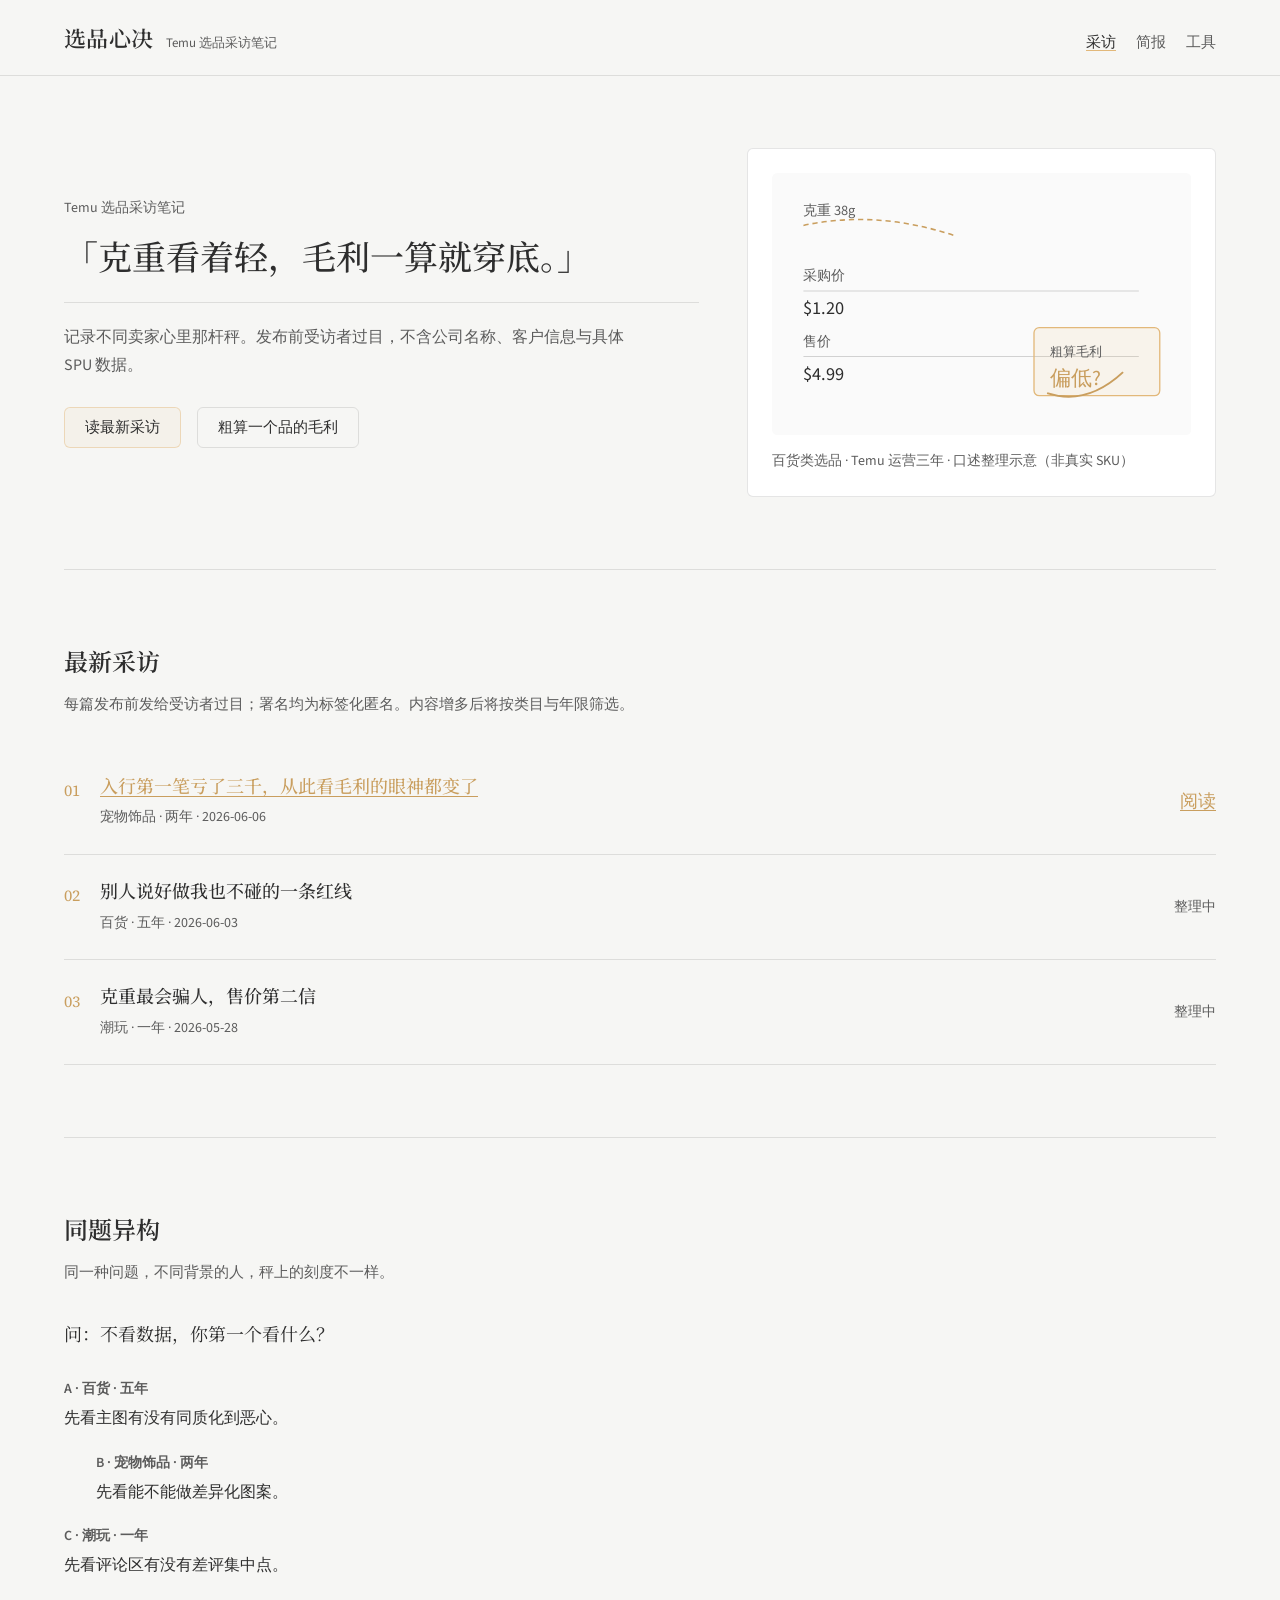
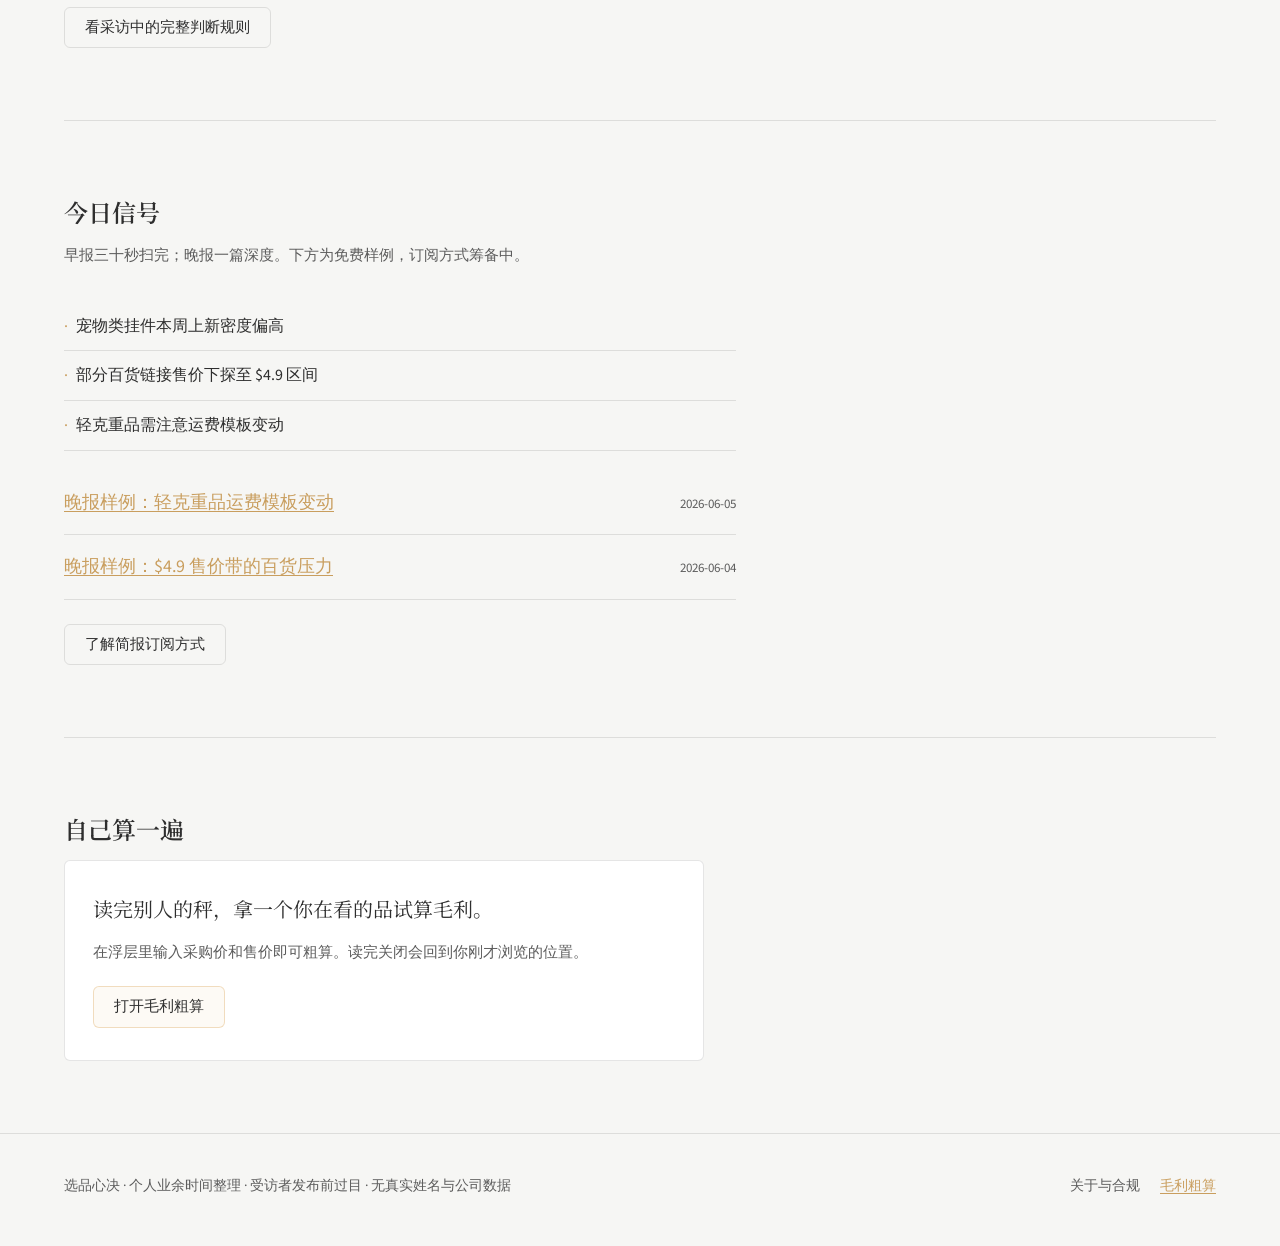
==== index.html @ ecc88588 "init: 选品心决独立公开站 Co-authored-by: Cursor <cursoragent@cursor.com>" ====
<!DOCTYPE html>
<html lang="zh-CN">
<head>
    <meta charset="UTF-8">
    <meta name="viewport" content="width=device-width, initial-scale=1.0">
    <title>选品心决 · Temu 选品采访笔记</title>
    <meta name="description" content="记录 Temu 卖家心里那杆秤：采访口述、同题异构、可带走的判断清单。">
    <link rel="stylesheet" href="assets/tokens.css">
    <link rel="stylesheet" href="assets/base.css">
</head>
<body>
    <div class="read-progress" aria-hidden="true"></div>

    <header class="site-header">
        <div class="shell site-header__inner">
            <a class="site-brand" href="index.html">选品心决<span>Temu 选品采访笔记</span></a>
            <nav aria-label="主导航">
                <ul class="site-nav">
                    <li><a href="#latest" aria-current="page">采访</a></li>
                    <li><a href="#signals">简报</a></li>
                    <li><a href="#read/calculator" data-reader-open="calculator">工具</a></li>
                </ul>
            </nav>
        </div>
    </header>

    <main>
        <section class="shell hero-split reveal" aria-labelledby="hero-title">
            <div class="hero-copy">
                <p class="hero-eyebrow" id="hero-title">Temu 选品采访笔记</p>
                <blockquote class="hero-quote">
                    「克重看着轻，毛利一算就穿底。」
                </blockquote>
                <p class="hero-lead">
                    记录不同卖家心里那杆秤。发布前受访者过目，不含公司名称、客户信息与具体 SPU 数据。
                </p>
                <div class="hero-actions">
                    <button type="button" class="btn btn--primary" data-reader-open="interview-01">读最新采访</button>
                    <button type="button" class="btn" data-reader-open="calculator">粗算一个品的毛利</button>
                </div>
            </div>
            <figure class="hero-visual">
                <svg viewBox="0 0 320 200" width="100%" height="auto" role="img" aria-labelledby="annot-title annot-desc">
                    <title id="annot-title">选品手稿标注示意</title>
                    <desc id="annot-desc">示意克重、采购价与毛利之间的手算关系，非真实商品数据。</desc>
                    <rect width="320" height="200" fill="#fafafa" rx="4"/>
                    <path d="M24 40 Q80 28 140 48" fill="none" stroke="#c99e5e" stroke-width="1.2" stroke-dasharray="4 3"/>
                    <text x="24" y="32" font-family="Source Sans 3, sans-serif" font-size="11" fill="#5c5c5c">克重 38g</text>
                    <path d="M24 90 L280 90" fill="none" stroke="#2e2e2e" stroke-width="0.8" opacity="0.2"/>
                    <text x="24" y="82" font-family="Source Sans 3, sans-serif" font-size="11" fill="#5c5c5c">采购价</text>
                    <text x="24" y="108" font-family="Source Serif 4, serif" font-size="14" fill="#2e2e2e">$1.20</text>
                    <path d="M24 140 L280 140" fill="none" stroke="#2e2e2e" stroke-width="0.8" opacity="0.2"/>
                    <text x="24" y="132" font-family="Source Sans 3, sans-serif" font-size="11" fill="#5c5c5c">售价</text>
                    <text x="24" y="158" font-family="Source Serif 4, serif" font-size="14" fill="#2e2e2e">$4.99</text>
                    <rect x="200" y="118" width="96" height="52" fill="rgba(226,184,122,0.12)" stroke="#e2b87a" stroke-width="1" rx="4"/>
                    <text x="212" y="140" font-family="Source Sans 3, sans-serif" font-size="10" fill="#5c5c5c">粗算毛利</text>
                    <text x="212" y="162" font-family="Source Serif 4, serif" font-size="16" fill="#c99e5e">偏低?</text>
                    <path d="M210 168 Q240 178 268 152" fill="none" stroke="#c99e5e" stroke-width="1.5"/>
                </svg>
                <figcaption>百货类选品 · Temu 运营三年 · 口述整理示意（非真实 SKU）</figcaption>
            </figure>
        </section>

        <section class="shell section reveal" id="latest" aria-labelledby="latest-title">
            <h2 class="section__title" id="latest-title">最新采访</h2>
            <p class="section__desc">每篇发布前发给受访者过目；署名均为标签化匿名。内容增多后将按类目与年限筛选。</p>
            <ol class="article-list" id="interview-list">
                <li class="article-list__item" data-reader-row="interview-01">
                    <div>
                        <h3 class="article-list__title">
                            <button type="button" class="reader-inline-link" style="font-family:var(--font-display);font-size:1.125rem;text-align:left;" data-reader-open="interview-01">入行第一笔亏了三千，从此看毛利的眼神都变了</button>
                        </h3>
                        <p class="article-list__meta">宠物饰品 · 两年 · 2026-06-06</p>
                    </div>
                    <button type="button" class="article-list__link reader-inline-link" data-reader-open="interview-01">阅读</button>
                </li>
                <li class="article-list__item" data-reader-row="interview-02">
                    <div>
                        <h3 class="article-list__title">别人说好做我也不碰的一条红线</h3>
                        <p class="article-list__meta">百货 · 五年 · 2026-06-03</p>
                    </div>
                    <span class="article-list__link article-list__link--soon">整理中</span>
                </li>
                <li class="article-list__item" data-reader-row="interview-03">
                    <div>
                        <h3 class="article-list__title">克重最会骗人，售价第二信</h3>
                        <p class="article-list__meta">潮玩 · 一年 · 2026-05-28</p>
                    </div>
                    <span class="article-list__link article-list__link--soon">整理中</span>
                </li>
            </ol>
        </section>

        <section class="shell section reveal" aria-labelledby="contrast-title">
            <h2 class="section__title" id="contrast-title">同题异构</h2>
            <p class="section__desc">同一种问题，不同背景的人，秤上的刻度不一样。</p>
            <div class="contrast-block read">
                <p class="contrast-block__question">问：不看数据，你第一个看什么？</p>
                <ul class="contrast-voices">
                    <li>
                        <strong>A · 百货 · 五年</strong>
                        先看主图有没有同质化到恶心。
                    </li>
                    <li>
                        <strong>B · 宠物饰品 · 两年</strong>
                        先看能不能做差异化图案。
                    </li>
                    <li>
                        <strong>C · 潮玩 · 一年</strong>
                        先看评论区有没有差评集中点。
                    </li>
                </ul>
                <p style="margin-top:1.75rem;">
                    <button type="button" class="btn" data-reader-open="interview-01" data-reader-hash="rules">看采访中的完整判断规则</button>
                </p>
            </div>
        </section>

        <section class="shell section reveal" id="signals" aria-labelledby="signals-title">
            <h2 class="section__title" id="signals-title">今日信号</h2>
            <p class="section__desc">早报三十秒扫完；晚报一篇深度。下方为免费样例，订阅方式筹备中。</p>
            <ul class="signal-list read">
                <li>宠物类挂件本周上新密度偏高</li>
                <li>部分百货链接售价下探至 $4.9 区间</li>
                <li>轻克重品需注意运费模板变动</li>
            </ul>
            <ul class="brief-list read">
                <li class="brief-list__item" data-reader-row="brief-01">
                    <button type="button" class="reader-inline-link" data-reader-open="brief-01">晚报样例：轻克重品运费模板变动</button>
                    <span class="brief-list__meta">2026-06-05</span>
                </li>
                <li class="brief-list__item" data-reader-row="brief-02">
                    <button type="button" class="reader-inline-link" data-reader-open="brief-02">晚报样例：$4.9 售价带的百货压力</button>
                    <span class="brief-list__meta">2026-06-04</span>
                </li>
            </ul>
            <p style="margin-top:1.5rem;">
                <a class="btn" href="about.html#brief">了解简报订阅方式</a>
            </p>
        </section>

        <section class="shell section reveal" id="calc" aria-labelledby="calc-title">
            <h2 class="section__title" id="calc-title">自己算一遍</h2>
            <div class="cta-band">
                <p class="cta-band__title">读完别人的秤，拿一个你在看的品试算毛利。</p>
                <p class="cta-band__text">
                    在浮层里输入采购价和售价即可粗算。读完关闭会回到你刚才浏览的位置。
                </p>
                <button type="button" class="btn btn--primary" data-reader-open="calculator">打开毛利粗算</button>
            </div>
        </section>
    </main>

    <footer class="site-footer">
        <div class="shell site-footer__inner">
            <p>选品心决 · 个人业余时间整理 · 受访者发布前过目 · 无真实姓名与公司数据</p>
            <nav aria-label="页脚">
                <a href="about.html">关于与合规</a>
                <button type="button" class="reader-inline-link" data-reader-open="calculator">毛利粗算</button>
            </nav>
        </div>
    </footer>

    <div id="reader" class="reader" aria-hidden="true" hidden role="dialog" aria-modal="true" aria-label="阅读面板">
        <div class="reader__backdrop" aria-hidden="true"></div>
        <p class="reader__backdrop-hint" hidden>再点暗处关闭</p>
        <div class="reader__frame">
            <button type="button" class="reader__back" aria-label="返回首页">← 返回</button>
            <div class="reader__panel">
                <div class="reader__progress" aria-hidden="true"></div>
                <div class="reader__scroll" tabindex="-1">
                    <div class="reader__content"></div>
                </div>
            </div>
        </div>
    </div>

    <script src="assets/site.js" defer></script>
    <script src="assets/reader.js" defer></script>
</body>
</html>
---- assets/tokens.css ----
/* 选品心决 · 独立内容站，金色仅作品牌点缀 */
:root {
    --bg: #f6f6f4;
    --surface: #ffffff;
    --ink: #2e2e2e;
    --ink-muted: #5c5c5c;
    --gold: #e2b87a;
    --gold-dark: #c99e5e;
    --gold-bg: rgba(226, 184, 122, 0.08);
    --border: rgba(46, 46, 46, 0.12);
    --border-gold: rgba(226, 184, 122, 0.45);
    --font-display: "Source Serif 4", "Noto Serif SC", "Songti SC", serif;
    --font-ui: "Source Sans 3", "PingFang SC", "Microsoft YaHei", sans-serif;
    --read-max: 42rem;
    --shell-max: 72rem;
    --space-section: clamp(3rem, 6vw, 4.5rem);
    --radius: 6px;
    --ease-out: cubic-bezier(0.22, 1, 0.36, 1);
    --motion-fast: 200ms;
}

@media (prefers-reduced-motion: reduce) {
    :root { --motion-fast: 0ms; }
}
---- assets/base.css ----
@import url("https://fonts.googleapis.com/css2?family=Noto+Serif+SC:wght@500;600&family=Source+Sans+3:wght@400;500;600&family=Source+Serif+4:opsz,wght@8..60,500;8..60,600&display=swap");

*, *::before, *::after { box-sizing: border-box; margin: 0; padding: 0; }

html {
    scroll-behavior: smooth;
    -webkit-text-size-adjust: 100%;
}

body {
    font-family: var(--font-ui);
    font-size: 1.125rem;
    line-height: 1.75;
    color: var(--ink);
    background: var(--bg);
    -webkit-font-smoothing: antialiased;
}

img, svg { display: block; max-width: 100%; }

a {
    color: var(--ink);
    text-decoration-thickness: 1px;
    text-underline-offset: 3px;
    transition: color var(--motion-fast) var(--ease-out);
}

a:hover { color: var(--gold-dark); }

a:focus-visible,
button:focus-visible,
input:focus-visible {
    outline: 2px solid var(--gold);
    outline-offset: 3px;
}

.shell {
    width: min(100% - 2.5rem, var(--shell-max));
    margin-inline: auto;
}

.read {
    max-width: var(--read-max);
}

.site-header {
    padding: 1.25rem 0 1rem;
    border-bottom: 1px solid var(--border);
}

.site-header__inner {
    display: flex;
    flex-wrap: wrap;
    align-items: baseline;
    justify-content: space-between;
    gap: 1rem 2rem;
}

.site-brand {
    font-family: var(--font-display);
    font-size: 1.375rem;
    font-weight: 600;
    letter-spacing: 0.02em;
    text-decoration: none;
    color: var(--ink);
}

.site-brand:hover { color: var(--ink); }

.site-brand span {
    font-family: var(--font-ui);
    font-size: 0.8125rem;
    font-weight: 400;
    color: var(--ink-muted);
    margin-left: 0.75rem;
    letter-spacing: 0;
}

.site-nav {
    display: flex;
    flex-wrap: wrap;
    gap: 0.25rem 1.25rem;
    list-style: none;
    font-size: 0.9375rem;
}

.site-nav a {
    text-decoration: none;
    color: var(--ink-muted);
}

.site-nav a:hover,
.site-nav a[aria-current="page"] {
    color: var(--ink);
    text-decoration: underline;
    text-decoration-color: var(--gold);
}

.read-progress {
    position: fixed;
    top: 0;
    left: 0;
    height: 2px;
    width: 0;
    background: var(--gold);
    z-index: 100;
    pointer-events: none;
}

.hero-split {
    display: grid;
    grid-template-columns: 1fr;
    gap: 2.5rem;
    padding-block: var(--space-section);
    align-items: center;
}

@media (min-width: 768px) {
    .hero-split {
        grid-template-columns: 1.15fr 0.85fr;
        gap: 3rem;
    }
}

.hero-eyebrow {
    font-size: 0.875rem;
    color: var(--ink-muted);
    margin-bottom: 1rem;
}

.hero-quote {
    font-family: var(--font-display);
    font-size: clamp(1.5rem, 3.5vw, 2.125rem);
    font-weight: 500;
    line-height: 1.35;
    text-wrap: balance;
    padding-bottom: 1.25rem;
    margin-bottom: 1.25rem;
    border-bottom: 1px solid var(--border);
}

.hero-lead {
    color: var(--ink-muted);
    font-size: 1rem;
    margin-bottom: 1.75rem;
    max-width: 36rem;
}

.hero-actions {
    display: flex;
    flex-wrap: wrap;
    gap: 0.75rem 1rem;
}

.hero-visual {
    background: var(--surface);
    border: 1px solid var(--border);
    border-radius: var(--radius);
    padding: 1.5rem;
}

.hero-visual figcaption {
    margin-top: 1rem;
    font-size: 0.875rem;
    color: var(--ink-muted);
    line-height: 1.5;
}

.btn {
    display: inline-flex;
    align-items: center;
    justify-content: center;
    padding: 0.625rem 1.25rem;
    font-family: var(--font-ui);
    font-size: 0.9375rem;
    font-weight: 500;
    line-height: 1.3;
    border-radius: var(--radius);
    border: 1px solid var(--border);
    background: transparent;
    color: var(--ink);
    text-decoration: none;
    cursor: pointer;
    appearance: none;
    transition: border-color var(--motion-fast) var(--ease-out),
                color var(--motion-fast) var(--ease-out),
                background var(--motion-fast) var(--ease-out);
}

.btn:hover {
    border-color: var(--ink-muted);
    color: var(--ink);
}

.btn--primary {
    border-color: var(--border-gold);
    color: var(--ink);
    background: var(--gold-bg);
}

.btn--primary:hover {
    border-color: var(--gold);
    background: rgba(226, 184, 122, 0.14);
}

.section {
    padding-block: var(--space-section);
    border-top: 1px solid var(--border);
}

.section__title {
    font-family: var(--font-display);
    font-size: 1.5rem;
    font-weight: 600;
    margin-bottom: 0.5rem;
}

.section__desc {
    font-size: 0.9375rem;
    color: var(--ink-muted);
    margin-bottom: 2rem;
    max-width: 36rem;
}

.article-list {
    list-style: none;
    counter-reset: article;
}

.article-list__item {
    counter-increment: article;
    padding-block: 1.5rem;
    border-bottom: 1px solid var(--border);
    display: grid;
    grid-template-columns: auto 1fr auto;
    gap: 1rem 1.25rem;
    align-items: start;
}

@media (max-width: 540px) {
    .article-list__item {
        grid-template-columns: auto 1fr;
    }
    .article-list__link {
        grid-column: 2;
    }
}

.article-list__item::before {
    content: counter(article, decimal-leading-zero);
    font-family: var(--font-display);
    font-size: 1rem;
    color: var(--gold-dark);
    padding-top: 0.15rem;
}

.article-list__title {
    font-family: var(--font-display);
    font-size: 1.125rem;
    font-weight: 500;
    line-height: 1.45;
    margin-bottom: 0.35rem;
}

.article-list__title a {
    text-decoration: none;
    color: var(--ink);
}

.article-list__title a:hover {
    color: var(--gold-dark);
    text-decoration: underline;
    text-decoration-color: var(--gold);
}

.article-list__meta {
    font-size: 0.875rem;
    color: var(--ink-muted);
}

.article-list__link {
    font-size: 0.875rem;
    text-decoration: none;
    white-space: nowrap;
    align-self: center;
}

.article-list__link--soon {
    color: var(--ink-muted);
    cursor: default;
    pointer-events: none;
}

.contrast-block__question {
    font-family: var(--font-display);
    font-size: 1.125rem;
    margin-bottom: 1.75rem;
}

.contrast-voices {
    list-style: none;
    display: flex;
    flex-direction: column;
    gap: 1.25rem;
}

.contrast-voices li {
    font-size: 1rem;
    line-height: 1.65;
    max-width: 38rem;
}

.contrast-voices li:nth-child(2) {
    margin-inline-start: 2rem;
}

.contrast-voices strong {
    font-weight: 600;
    color: var(--ink-muted);
    font-size: 0.875rem;
    display: block;
    margin-bottom: 0.25rem;
}

.signal-list {
    list-style: none;
    font-size: 1rem;
}

.signal-list li {
    padding: 0.65rem 0;
    border-bottom: 1px solid var(--border);
    color: var(--ink);
}

.signal-list li::before {
    content: "·";
    color: var(--gold-dark);
    margin-right: 0.5rem;
}

.cta-band {
    background: var(--surface);
    border: 1px solid var(--border);
    border-radius: var(--radius);
    padding: 2rem 1.75rem;
    max-width: 40rem;
}

.cta-band__title {
    font-family: var(--font-display);
    font-size: 1.25rem;
    margin-bottom: 0.75rem;
}

.cta-band__text {
    font-size: 0.9375rem;
    color: var(--ink-muted);
    margin-bottom: 1.25rem;
}

.site-footer {
    padding: 2.5rem 0 3rem;
    border-top: 1px solid var(--border);
    font-size: 0.875rem;
    color: var(--ink-muted);
}

.site-footer__inner {
    display: flex;
    flex-wrap: wrap;
    justify-content: space-between;
    gap: 1rem 2rem;
}

.site-footer nav {
    display: flex;
    gap: 1.25rem;
}

.site-footer a {
    color: var(--ink-muted);
    text-decoration: none;
}

.site-footer a:hover {
    color: var(--ink);
    text-decoration: underline;
}

.article-header {
    padding-block: var(--space-section) 2rem;
    border-bottom: 1px solid var(--border);
}

.article-back {
    font-size: 0.875rem;
    color: var(--ink-muted);
    text-decoration: none;
    display: inline-block;
    margin-bottom: 2rem;
}

.article-back:hover { color: var(--ink); }

.article-quote {
    font-family: var(--font-display);
    font-size: clamp(1.375rem, 3vw, 1.875rem);
    line-height: 1.4;
    text-wrap: balance;
    padding-bottom: 1.25rem;
    margin-bottom: 1rem;
    border-bottom: 1px solid var(--border);
}

.article-meta {
    font-size: 0.875rem;
    color: var(--ink-muted);
}

.article-body {
    padding-block: 2.5rem;
}

.article-body h2 {
    font-family: var(--font-display);
    font-size: 1.25rem;
    margin: 2rem 0 0.75rem;
}

.article-body p {
    margin-bottom: 1.25rem;
}

.article-body .speaker {
    font-weight: 600;
    color: var(--ink-muted);
    font-size: 0.875rem;
    margin-top: 1.5rem;
}

.checklist {
    list-style: none;
    margin: 1.5rem 0 2rem;
    padding: 1.25rem 1.5rem;
    background: var(--surface);
    border: 1px solid var(--border);
    border-radius: var(--radius);
}

.checklist li {
    padding: 0.4rem 0;
    font-size: 0.9375rem;
}

.checklist input {
    margin-right: 0.5rem;
    accent-color: var(--gold-dark);
}

.calc-form {
    display: grid;
    gap: 1rem;
    max-width: 22rem;
    margin-bottom: 1.5rem;
}

.calc-form label {
    display: grid;
    gap: 0.35rem;
    font-size: 0.875rem;
    color: var(--ink-muted);
}

.calc-form input {
    font-family: var(--font-ui);
    font-size: 1rem;
    padding: 0.5rem 0.75rem;
    border: 1px solid var(--border);
    border-radius: var(--radius);
    background: var(--surface);
    color: var(--ink);
}

.calc-result {
    font-family: var(--font-display);
    font-size: 1.375rem;
    padding: 1rem 0;
}

.calc-result small {
    display: block;
    font-family: var(--font-ui);
    font-size: 0.875rem;
    color: var(--ink-muted);
    margin-top: 0.35rem;
}

.reveal {
    opacity: 0;
    transform: translateY(8px);
}

.reveal.is-visible {
    opacity: 1;
    transform: none;
    transition: opacity var(--motion-fast) var(--ease-out),
                transform var(--motion-fast) var(--ease-out);
}

@media (prefers-reduced-motion: reduce) {
    .reveal {
        opacity: 1;
        transform: none;
    }
    .reveal.is-visible { transition: none; }
}

/* ── 统一阅读浮层 Reader ── */
body.reader-open {
    overflow: hidden;
}

.reader[hidden] {
    display: none !important;
}

.reader {
    position: fixed;
    inset: 0;
    z-index: 200;
    display: flex;
    align-items: stretch;
    justify-content: center;
}

.reader__backdrop {
    position: absolute;
    inset: 0;
    background: rgba(46, 46, 46, 0.38);
    backdrop-filter: blur(8px);
    -webkit-backdrop-filter: blur(8px);
}

@supports not ((backdrop-filter: blur(1px)) or (-webkit-backdrop-filter: blur(1px))) {
    .reader__backdrop {
        background: rgba(46, 46, 46, 0.52);
    }
}

.reader__frame {
    position: relative;
    z-index: 1;
    display: flex;
    align-items: stretch;
    width: min(100%, 52rem);
    margin: clamp(1rem, 3vh, 2rem);
    gap: 0.75rem;
    pointer-events: none;
}

.reader__back {
    pointer-events: auto;
    align-self: flex-start;
    position: sticky;
    top: clamp(1rem, 3vh, 2rem);
    flex-shrink: 0;
    min-width: 4.5rem;
    min-height: 2.75rem;
    padding: 0.5rem 0.85rem;
    font-family: var(--font-ui);
    font-size: 0.875rem;
    font-weight: 500;
    color: var(--ink);
    background: var(--surface);
    border: 1px solid var(--border-gold);
    border-radius: var(--radius);
    cursor: pointer;
    box-shadow: 0 4px 24px rgba(0, 0, 0, 0.08);
    transition: border-color var(--motion-fast) var(--ease-out),
                background var(--motion-fast) var(--ease-out);
}

.reader__back:hover {
    border-color: var(--gold);
    background: var(--gold-bg);
}

.reader__panel {
    pointer-events: auto;
    flex: 1;
    min-width: 0;
    display: flex;
    flex-direction: column;
    background: var(--surface);
    border: 1px solid var(--border);
    border-radius: var(--radius);
    box-shadow: 0 12px 48px rgba(0, 0, 0, 0.12);
    max-height: calc(100vh - clamp(2rem, 6vh, 4rem));
    position: relative;
}

.reader__progress {
    position: absolute;
    top: 0;
    left: 0;
    height: 2px;
    width: 0;
    background: var(--gold);
    z-index: 2;
    pointer-events: none;
    border-radius: var(--radius) var(--radius) 0 0;
}

.reader__scroll {
    overflow-y: auto;
    overflow-x: hidden;
    flex: 1;
    padding: 2rem 1.75rem 2.5rem;
    scrollbar-width: thin;
    scrollbar-color: var(--gold-dark) transparent;
}

.reader__scroll::-webkit-scrollbar {
    width: 6px;
}

.reader__scroll::-webkit-scrollbar-thumb {
    background: rgba(201, 158, 94, 0.55);
    border-radius: 3px;
}

.reader__scroll::-webkit-scrollbar-track {
    background: transparent;
}

.reader__content {
    max-width: var(--read-max);
    margin-inline: auto;
}

.reader-article-header {
    padding-bottom: 1.5rem;
    margin-bottom: 1.5rem;
    border-bottom: 1px solid var(--border);
}

.reader-article-body h2 {
    font-family: var(--font-display);
    font-size: 1.25rem;
    margin: 2rem 0 0.75rem;
}

.reader-article-body p {
    margin-bottom: 1.25rem;
}

.reader-inline-link {
    font: inherit;
    color: var(--gold-dark);
    background: none;
    border: none;
    padding: 0;
    cursor: pointer;
    text-decoration: underline;
    text-underline-offset: 3px;
}

.reader-inline-link:hover {
    color: var(--ink);
}

.reader__backdrop-hint {
    position: fixed;
    bottom: 1.5rem;
    left: 50%;
    transform: translateX(-50%);
    z-index: 210;
    font-size: 0.8125rem;
    color: var(--ink);
    background: var(--surface);
    border: 1px solid var(--border-gold);
    padding: 0.45rem 1rem;
    border-radius: 999px;
    box-shadow: 0 4px 20px rgba(0, 0, 0, 0.1);
    pointer-events: none;
}

.brief-list {
    list-style: none;
    margin-top: 1.25rem;
}

.brief-list__item {
    padding: 1rem 0;
    border-bottom: 1px solid var(--border);
    display: flex;
    flex-wrap: wrap;
    align-items: baseline;
    justify-content: space-between;
    gap: 0.5rem 1rem;
}

.brief-list__item a {
    text-decoration: none;
    font-family: var(--font-display);
    font-size: 1rem;
}

.brief-list__meta {
    font-size: 0.8125rem;
    color: var(--ink-muted);
}

.brief-subscribe-note {
    font-size: 0.875rem;
    color: var(--ink-muted);
    margin-top: 1.5rem;
}

.article-list__item.is-last-read,
.brief-list__item.is-last-read {
    background: var(--gold-bg);
    margin-inline: -0.75rem;
    padding-inline: 0.75rem;
    border-radius: var(--radius);
}

@media (max-width: 640px) {
    .reader__frame {
        flex-direction: column;
        margin: 0;
        width: 100%;
        max-height: 100vh;
    }

    .reader__back {
        position: fixed;
        top: 0.75rem;
        left: 0.75rem;
        z-index: 220;
        min-width: 2.75rem;
        min-height: 2.75rem;
        padding: 0.5rem;
    }

    .reader__panel {
        border-radius: 0;
        border: none;
        max-height: 100vh;
        margin-top: 0;
    }

    .reader__scroll {
        padding: 3.25rem 1.25rem 2rem;
    }
}
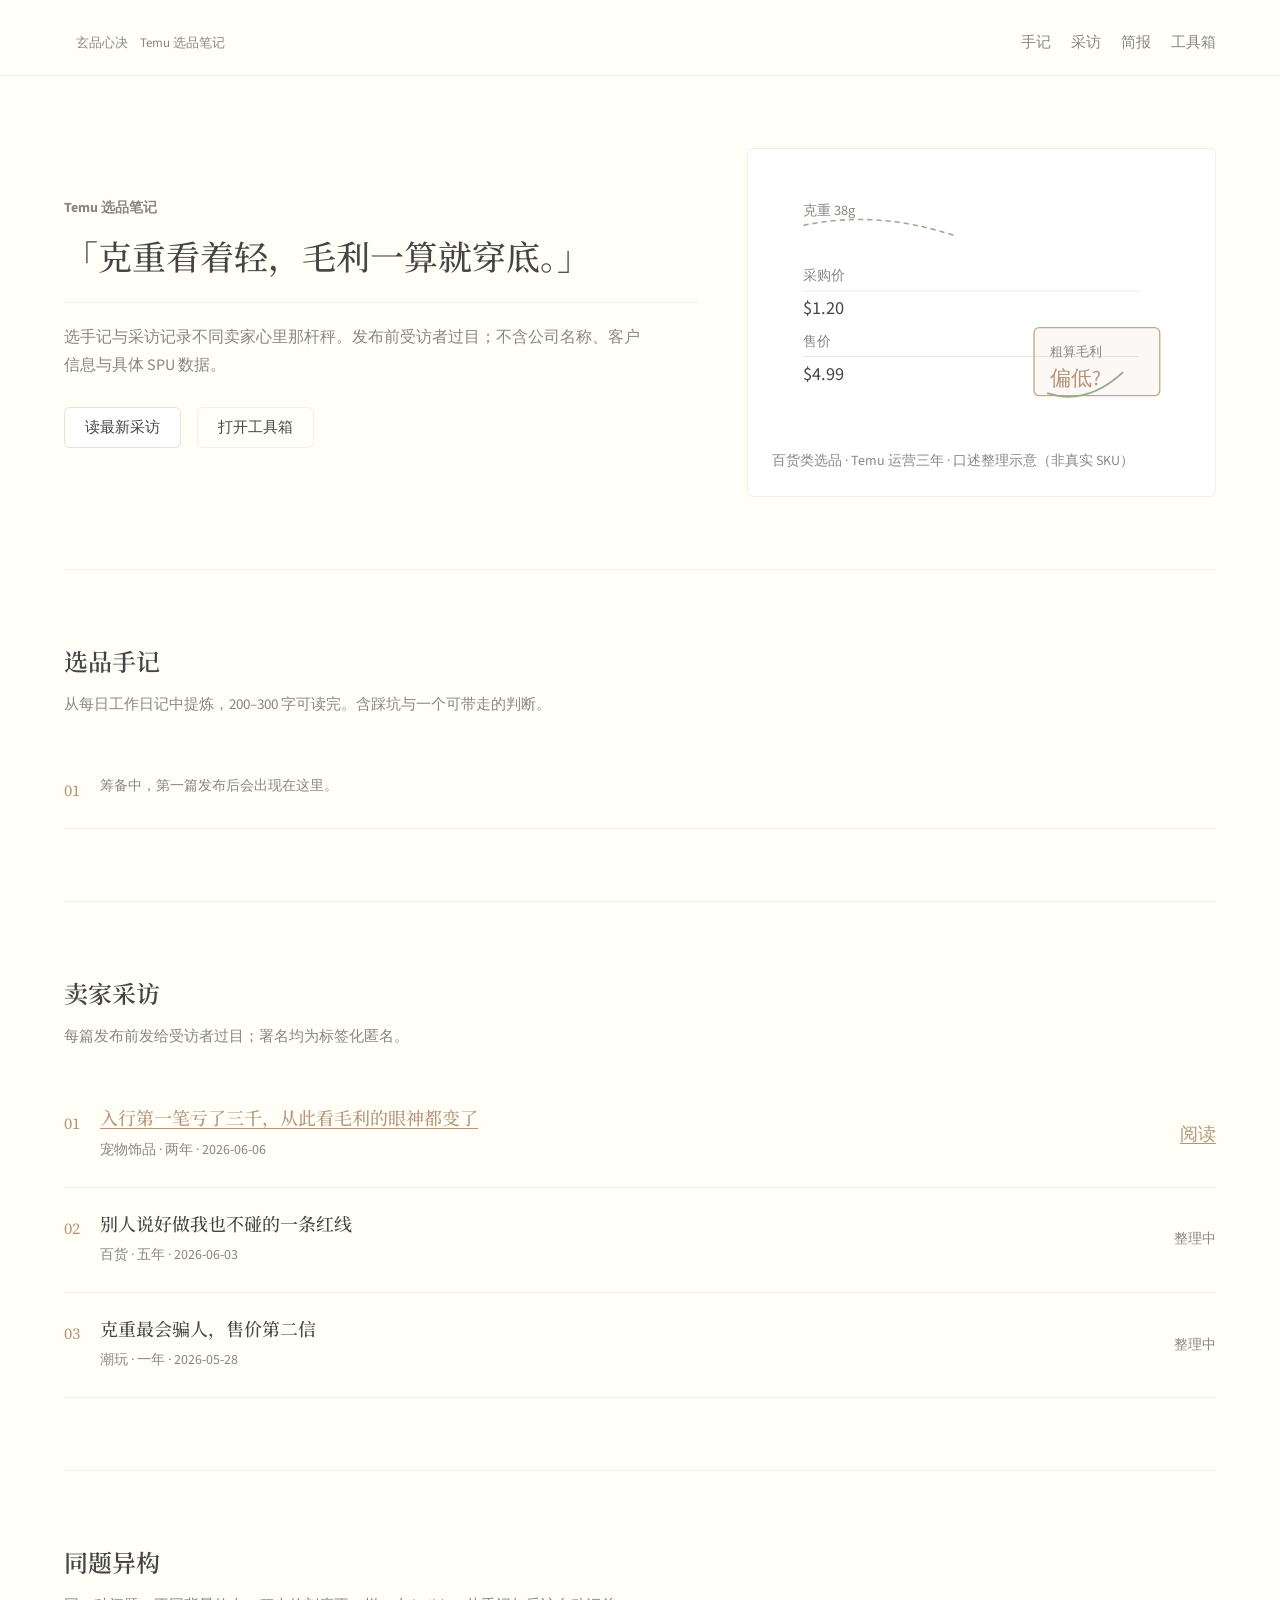
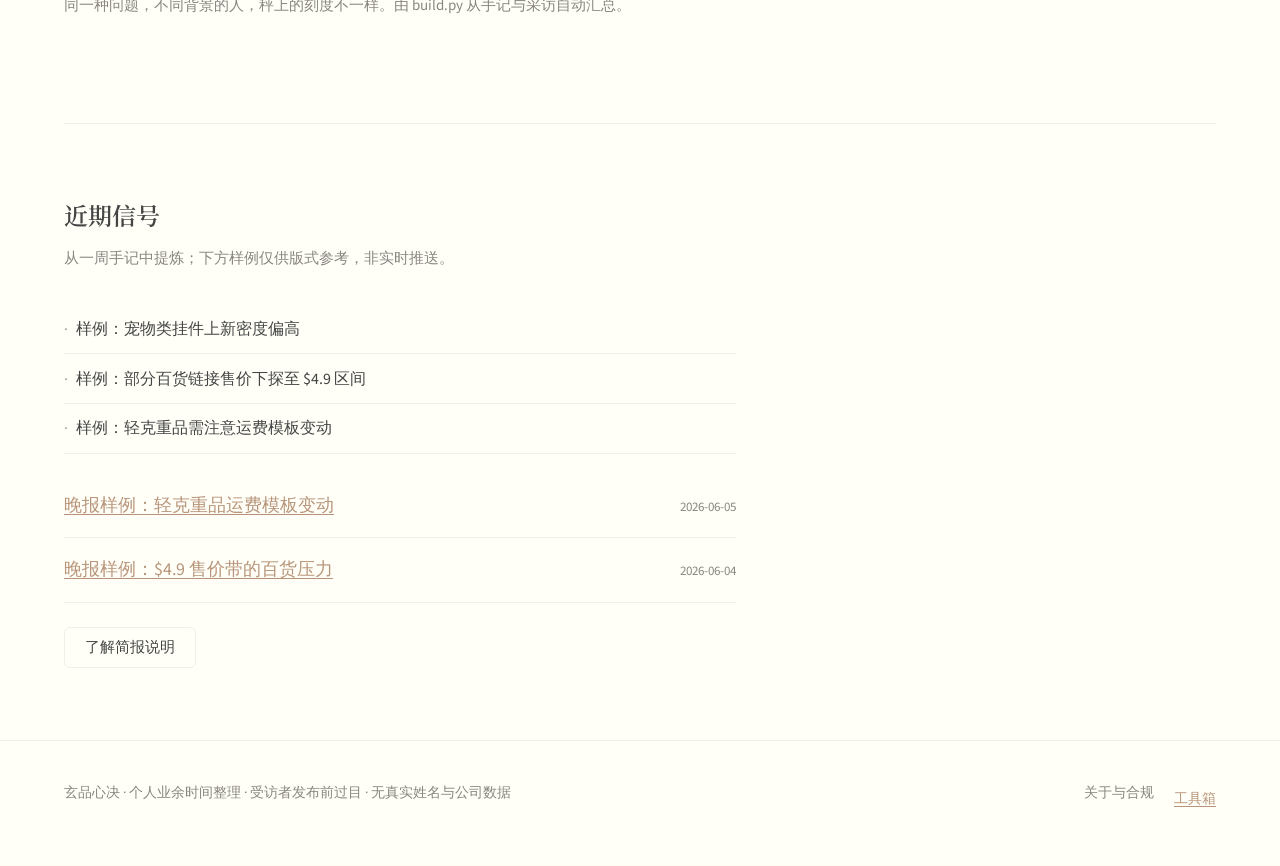
==== commit 12e59a92: "玄品心决：manifest.js 兜底、品牌统一、interview-03 草稿 Co-authored-by: Cursor <cursoragent@cursor.com>" ====
--- a/index.html
+++ b/index.html
@@ -3,22 +3,31 @@
 <head>
     <meta charset="UTF-8">
     <meta name="viewport" content="width=device-width, initial-scale=1.0">
-    <title>选品心决 · Temu 选品采访笔记</title>
-    <meta name="description" content="记录 Temu 卖家心里那杆秤：采访口述、同题异构、可带走的判断清单。">
+    <title>玄品心决 · Temu 选品笔记</title>
+    <meta name="description" content="记录 Temu 卖家心里那杆秤：选品手记、采访口述、同题异构、可带走的判断清单。">
+    <meta property="og:title" content="玄品心决 · Temu 选品笔记">
+    <meta property="og:description" content="选品手记、采访口述、同题异构、判断清单。">
+    <meta property="og:type" content="website">
     <link rel="stylesheet" href="assets/tokens.css">
     <link rel="stylesheet" href="assets/base.css">
 </head>
 <body>
+    <noscript>
+        <div style="background: #fffff8; border-bottom: 1px solid rgba(196,168,130,0.35); padding: 1rem 1.5rem; text-align: center; font-size: 0.9375rem; color: #8a8580;">
+            ⚠️ 本站依赖 JavaScript 加载内容与列表。请启用 JavaScript 后刷新页面。
+        </div>
+    </noscript>
     <div class="read-progress" aria-hidden="true"></div>
 
     <header class="site-header">
         <div class="shell site-header__inner">
-            <a class="site-brand" href="index.html">选品心决<span>Temu 选品采访笔记</span></a>
+            <a class="site-brand" href="index.html"><span data-site-name>玄品心决</span><span data-site-tagline>Temu 选品笔记</span></a>
             <nav aria-label="主导航">
                 <ul class="site-nav">
-                    <li><a href="#latest" aria-current="page">采访</a></li>
+                    <li><a href="#notes">手记</a></li>
+                    <li><a href="#latest">采访</a></li>
                     <li><a href="#signals">简报</a></li>
-                    <li><a href="#read/calculator" data-reader-open="calculator">工具</a></li>
+                    <li><a href="#read/toolbox" data-reader-open="toolbox">工具箱</a></li>
                 </ul>
             </nav>
         </div>
@@ -27,141 +36,87 @@
     <main>
         <section class="shell hero-split reveal" aria-labelledby="hero-title">
             <div class="hero-copy">
-                <p class="hero-eyebrow" id="hero-title">Temu 选品采访笔记</p>
+                <h1 class="hero-eyebrow" id="hero-title">Temu 选品笔记</h1>
                 <blockquote class="hero-quote">
                     「克重看着轻，毛利一算就穿底。」
                 </blockquote>
                 <p class="hero-lead">
-                    记录不同卖家心里那杆秤。发布前受访者过目，不含公司名称、客户信息与具体 SPU 数据。
+                    选手记与采访记录不同卖家心里那杆秤。发布前受访者过目；不含公司名称、客户信息与具体 SPU 数据。
                 </p>
                 <div class="hero-actions">
                     <button type="button" class="btn btn--primary" data-reader-open="interview-01">读最新采访</button>
-                    <button type="button" class="btn" data-reader-open="calculator">粗算一个品的毛利</button>
+                    <button type="button" class="btn" data-reader-open="toolbox">打开工具箱</button>
                 </div>
             </div>
             <figure class="hero-visual">
                 <svg viewBox="0 0 320 200" width="100%" height="auto" role="img" aria-labelledby="annot-title annot-desc">
                     <title id="annot-title">选品手稿标注示意</title>
                     <desc id="annot-desc">示意克重、采购价与毛利之间的手算关系，非真实商品数据。</desc>
-                    <rect width="320" height="200" fill="#fafafa" rx="4"/>
-                    <path d="M24 40 Q80 28 140 48" fill="none" stroke="#c99e5e" stroke-width="1.2" stroke-dasharray="4 3"/>
-                    <text x="24" y="32" font-family="Source Sans 3, sans-serif" font-size="11" fill="#5c5c5c">克重 38g</text>
-                    <path d="M24 90 L280 90" fill="none" stroke="#2e2e2e" stroke-width="0.8" opacity="0.2"/>
-                    <text x="24" y="82" font-family="Source Sans 3, sans-serif" font-size="11" fill="#5c5c5c">采购价</text>
-                    <text x="24" y="108" font-family="Source Serif 4, serif" font-size="14" fill="#2e2e2e">$1.20</text>
-                    <path d="M24 140 L280 140" fill="none" stroke="#2e2e2e" stroke-width="0.8" opacity="0.2"/>
-                    <text x="24" y="132" font-family="Source Sans 3, sans-serif" font-size="11" fill="#5c5c5c">售价</text>
-                    <text x="24" y="158" font-family="Source Serif 4, serif" font-size="14" fill="#2e2e2e">$4.99</text>
-                    <rect x="200" y="118" width="96" height="52" fill="rgba(226,184,122,0.12)" stroke="#e2b87a" stroke-width="1" rx="4"/>
-                    <text x="212" y="140" font-family="Source Sans 3, sans-serif" font-size="10" fill="#5c5c5c">粗算毛利</text>
-                    <text x="212" y="162" font-family="Source Serif 4, serif" font-size="16" fill="#c99e5e">偏低?</text>
-                    <path d="M210 168 Q240 178 268 152" fill="none" stroke="#c99e5e" stroke-width="1.5"/>
+                    <rect width="320" height="200" fill="#ffffff" rx="4"/>
+                    <path d="M24 40 Q80 28 140 48" fill="none" stroke="#9aab8f" stroke-width="1.2" stroke-dasharray="4 3"/>
+                    <text x="24" y="32" font-family="Source Sans 3, sans-serif" font-size="11" fill="#8a8580">克重 38g</text>
+                    <path d="M24 90 L280 90" fill="none" stroke="#454545" stroke-width="0.8" opacity="0.12"/>
+                    <text x="24" y="82" font-family="Source Sans 3, sans-serif" font-size="11" fill="#8a8580">采购价</text>
+                    <text x="24" y="108" font-family="Source Serif 4, serif" font-size="14" fill="#454545">$1.20</text>
+                    <path d="M24 140 L280 140" fill="none" stroke="#454545" stroke-width="0.8" opacity="0.12"/>
+                    <text x="24" y="132" font-family="Source Sans 3, sans-serif" font-size="11" fill="#8a8580">售价</text>
+                    <text x="24" y="158" font-family="Source Serif 4, serif" font-size="14" fill="#454545">$4.99</text>
+                    <rect x="200" y="118" width="96" height="52" fill="rgba(196,168,130,0.08)" stroke="#c4a882" stroke-width="1" rx="4"/>
+                    <text x="212" y="140" font-family="Source Sans 3, sans-serif" font-size="10" fill="#8a8580">粗算毛利</text>
+                    <text x="212" y="162" font-family="Source Serif 4, serif" font-size="16" fill="#b8957a">偏低?</text>
+                    <path d="M210 168 Q240 178 268 152" fill="none" stroke="#9aab8f" stroke-width="1.5"/>
                 </svg>
                 <figcaption>百货类选品 · Temu 运营三年 · 口述整理示意（非真实 SKU）</figcaption>
             </figure>
         </section>
 
+        <section class="shell section reveal" id="notes" aria-labelledby="notes-title">
+            <h2 class="section__title" id="notes-title">选品手记</h2>
+            <p class="section__desc">从每日工作日记中提炼，200–300 字可读完。含踩坑与一个可带走的判断。</p>
+            <ol class="article-list" id="notes-list"></ol>
+        </section>
+
         <section class="shell section reveal" id="latest" aria-labelledby="latest-title">
-            <h2 class="section__title" id="latest-title">最新采访</h2>
-            <p class="section__desc">每篇发布前发给受访者过目；署名均为标签化匿名。内容增多后将按类目与年限筛选。</p>
-            <ol class="article-list" id="interview-list">
-                <li class="article-list__item" data-reader-row="interview-01">
-                    <div>
-                        <h3 class="article-list__title">
-                            <button type="button" class="reader-inline-link" style="font-family:var(--font-display);font-size:1.125rem;text-align:left;" data-reader-open="interview-01">入行第一笔亏了三千，从此看毛利的眼神都变了</button>
-                        </h3>
-                        <p class="article-list__meta">宠物饰品 · 两年 · 2026-06-06</p>
-                    </div>
-                    <button type="button" class="article-list__link reader-inline-link" data-reader-open="interview-01">阅读</button>
-                </li>
-                <li class="article-list__item" data-reader-row="interview-02">
-                    <div>
-                        <h3 class="article-list__title">别人说好做我也不碰的一条红线</h3>
-                        <p class="article-list__meta">百货 · 五年 · 2026-06-03</p>
-                    </div>
-                    <span class="article-list__link article-list__link--soon">整理中</span>
-                </li>
-                <li class="article-list__item" data-reader-row="interview-03">
-                    <div>
-                        <h3 class="article-list__title">克重最会骗人，售价第二信</h3>
-                        <p class="article-list__meta">潮玩 · 一年 · 2026-05-28</p>
-                    </div>
-                    <span class="article-list__link article-list__link--soon">整理中</span>
-                </li>
-            </ol>
+            <h2 class="section__title" id="latest-title">卖家采访</h2>
+            <p class="section__desc">每篇发布前发给受访者过目；署名均为标签化匿名。</p>
+            <ol class="article-list" id="interview-list"></ol>
         </section>
 
         <section class="shell section reveal" aria-labelledby="contrast-title">
             <h2 class="section__title" id="contrast-title">同题异构</h2>
-            <p class="section__desc">同一种问题，不同背景的人，秤上的刻度不一样。</p>
-            <div class="contrast-block read">
-                <p class="contrast-block__question">问：不看数据，你第一个看什么？</p>
-                <ul class="contrast-voices">
-                    <li>
-                        <strong>A · 百货 · 五年</strong>
-                        先看主图有没有同质化到恶心。
-                    </li>
-                    <li>
-                        <strong>B · 宠物饰品 · 两年</strong>
-                        先看能不能做差异化图案。
-                    </li>
-                    <li>
-                        <strong>C · 潮玩 · 一年</strong>
-                        先看评论区有没有差评集中点。
-                    </li>
-                </ul>
-                <p style="margin-top:1.75rem;">
-                    <button type="button" class="btn" data-reader-open="interview-01" data-reader-hash="rules">看采访中的完整判断规则</button>
-                </p>
-            </div>
+            <p class="section__desc">同一种问题，不同背景的人，秤上的刻度不一样。由 build.py 从手记与采访自动汇总。</p>
+            <div class="contrast-block read" id="contrast-root"></div>
         </section>
 
         <section class="shell section reveal" id="signals" aria-labelledby="signals-title">
-            <h2 class="section__title" id="signals-title">今日信号</h2>
-            <p class="section__desc">早报三十秒扫完；晚报一篇深度。下方为免费样例，订阅方式筹备中。</p>
+            <h2 class="section__title" id="signals-title">近期信号</h2>
+            <p class="section__desc">从一周手记中提炼；下方样例仅供版式参考，非实时推送。</p>
             <ul class="signal-list read">
-                <li>宠物类挂件本周上新密度偏高</li>
-                <li>部分百货链接售价下探至 $4.9 区间</li>
-                <li>轻克重品需注意运费模板变动</li>
+                <li>样例：宠物类挂件上新密度偏高</li>
+                <li>样例：部分百货链接售价下探至 $4.9 区间</li>
+                <li>样例：轻克重品需注意运费模板变动</li>
             </ul>
-            <ul class="brief-list read">
-                <li class="brief-list__item" data-reader-row="brief-01">
-                    <button type="button" class="reader-inline-link" data-reader-open="brief-01">晚报样例：轻克重品运费模板变动</button>
-                    <span class="brief-list__meta">2026-06-05</span>
-                </li>
-                <li class="brief-list__item" data-reader-row="brief-02">
-                    <button type="button" class="reader-inline-link" data-reader-open="brief-02">晚报样例：$4.9 售价带的百货压力</button>
-                    <span class="brief-list__meta">2026-06-04</span>
-                </li>
-            </ul>
+            <ul class="brief-list read" id="brief-list"></ul>
             <p style="margin-top:1.5rem;">
-                <a class="btn" href="about.html#brief">了解简报订阅方式</a>
+                <a class="btn" href="about.html#brief">了解简报说明</a>
             </p>
-        </section>
-
-        <section class="shell section reveal" id="calc" aria-labelledby="calc-title">
-            <h2 class="section__title" id="calc-title">自己算一遍</h2>
-            <div class="cta-band">
-                <p class="cta-band__title">读完别人的秤，拿一个你在看的品试算毛利。</p>
-                <p class="cta-band__text">
-                    在浮层里输入采购价和售价即可粗算。读完关闭会回到你刚才浏览的位置。
-                </p>
-                <button type="button" class="btn btn--primary" data-reader-open="calculator">打开毛利粗算</button>
-            </div>
         </section>
     </main>
 
     <footer class="site-footer">
         <div class="shell site-footer__inner">
-            <p>选品心决 · 个人业余时间整理 · 受访者发布前过目 · 无真实姓名与公司数据</p>
+            <div class="site-footer__copy">
+                <p><span data-site-name>玄品心决</span> · 个人业余时间整理 · 受访者发布前过目 · 无真实姓名与公司数据</p>
+                <div class="subscribe-box" id="subscribe-box"></div>
+            </div>
             <nav aria-label="页脚">
                 <a href="about.html">关于与合规</a>
-                <button type="button" class="reader-inline-link" data-reader-open="calculator">毛利粗算</button>
+                <button type="button" class="reader-inline-link" data-reader-open="toolbox">工具箱</button>
             </nav>
         </div>
     </footer>
 
-    <div id="reader" class="reader" aria-hidden="true" hidden role="dialog" aria-modal="true" aria-label="阅读面板">
+    <div id="reader" class="reader" hidden inert role="dialog" aria-modal="true" aria-label="阅读面板" aria-hidden="true">
         <div class="reader__backdrop" aria-hidden="true"></div>
         <p class="reader__backdrop-hint" hidden>再点暗处关闭</p>
         <div class="reader__frame">
@@ -175,7 +130,10 @@
         </div>
     </div>
 
+    <script src="data/manifest.js"></script>
+    <script src="assets/manifest-load.js"></script>
     <script src="assets/site.js" defer></script>
+    <script src="assets/home.js" defer></script>
     <script src="assets/reader.js" defer></script>
 </body>
 </html>
--- a/assets/tokens.css
+++ b/assets/tokens.css
@@ -1,14 +1,22 @@
-/* 选品心决 · 独立内容站，金色仅作品牌点缀 */
+/* 选品心决 · 象牙白浅暖底，附色仅作点睛 */
 :root {
-    --bg: #f6f6f4;
+    --bg: #fffff8;
     --surface: #ffffff;
-    --ink: #2e2e2e;
-    --ink-muted: #5c5c5c;
-    --gold: #e2b87a;
-    --gold-dark: #c99e5e;
-    --gold-bg: rgba(226, 184, 122, 0.08);
-    --border: rgba(46, 46, 46, 0.12);
-    --border-gold: rgba(226, 184, 122, 0.45);
+    --ink: #454545;
+    --ink-muted: #8a8580;
+    /* 相邻色：灰绿 sage，用于进度条、列表点缀 */
+    --accent: #9aab8f;
+    --accent-muted: rgba(154, 171, 143, 0.55);
+    /* 对冲色：淡香槟，用于主按钮描边与引用下划线 */
+    --accent-warm: #c4a882;
+    --accent-warm-deep: #b8957a;
+    --accent-bg: rgba(196, 168, 130, 0.08);
+    /* 兼容旧变量名 */
+    --gold: var(--accent-warm);
+    --gold-dark: var(--accent-warm-deep);
+    --gold-bg: var(--accent-bg);
+    --border: rgba(69, 69, 69, 0.08);
+    --border-gold: rgba(196, 168, 130, 0.35);
     --font-display: "Source Serif 4", "Noto Serif SC", "Songti SC", serif;
     --font-ui: "Source Sans 3", "PingFang SC", "Microsoft YaHei", sans-serif;
     --read-max: 42rem;
--- a/assets/base.css
+++ b/assets/base.css
@@ -25,12 +25,12 @@
     transition: color var(--motion-fast) var(--ease-out);
 }
 
-a:hover { color: var(--gold-dark); }
+a:hover { color: var(--accent-warm-deep); }
 
 a:focus-visible,
 button:focus-visible,
 input:focus-visible {
-    outline: 2px solid var(--gold);
+    outline: 2px solid var(--accent);
     outline-offset: 3px;
 }
 
@@ -93,7 +93,7 @@
 .site-nav a[aria-current="page"] {
     color: var(--ink);
     text-decoration: underline;
-    text-decoration-color: var(--gold);
+    text-decoration-color: var(--accent-warm);
 }
 
 .read-progress {
@@ -102,7 +102,7 @@
     left: 0;
     height: 2px;
     width: 0;
-    background: var(--gold);
+    background: var(--accent);
     z-index: 100;
     pointer-events: none;
 }
@@ -195,12 +195,12 @@
 .btn--primary {
     border-color: var(--border-gold);
     color: var(--ink);
-    background: var(--gold-bg);
+    background: var(--surface);
 }
 
 .btn--primary:hover {
-    border-color: var(--gold);
-    background: rgba(226, 184, 122, 0.14);
+    border-color: var(--accent-warm);
+    background: var(--accent-bg);
 }
 
 .section {
@@ -250,7 +250,7 @@
     content: counter(article, decimal-leading-zero);
     font-family: var(--font-display);
     font-size: 1rem;
-    color: var(--gold-dark);
+    color: var(--accent-warm-deep);
     padding-top: 0.15rem;
 }
 
@@ -268,9 +268,9 @@
 }
 
 .article-list__title a:hover {
-    color: var(--gold-dark);
+    color: var(--accent-warm-deep);
     text-decoration: underline;
-    text-decoration-color: var(--gold);
+    text-decoration-color: var(--accent-warm);
 }
 
 .article-list__meta {
@@ -335,7 +335,7 @@
 
 .signal-list li::before {
     content: "·";
-    color: var(--gold-dark);
+    color: var(--accent);
     margin-right: 0.5rem;
 }
 
@@ -455,7 +455,7 @@
 
 .checklist input {
     margin-right: 0.5rem;
-    accent-color: var(--gold-dark);
+    accent-color: var(--accent);
 }
 
 .calc-form {
@@ -523,6 +523,8 @@
 
 .reader[hidden] {
     display: none !important;
+    pointer-events: none !important;
+    visibility: hidden !important;
 }
 
 .reader {
@@ -537,14 +539,14 @@
 .reader__backdrop {
     position: absolute;
     inset: 0;
-    background: rgba(46, 46, 46, 0.38);
-    backdrop-filter: blur(8px);
-    -webkit-backdrop-filter: blur(8px);
+    background: rgba(69, 69, 69, 0.22);
+    backdrop-filter: blur(6px);
+    -webkit-backdrop-filter: blur(6px);
 }
 
 @supports not ((backdrop-filter: blur(1px)) or (-webkit-backdrop-filter: blur(1px))) {
     .reader__backdrop {
-        background: rgba(46, 46, 46, 0.52);
+        background: rgba(69, 69, 69, 0.32);
     }
 }
 
@@ -582,8 +584,8 @@
 }
 
 .reader__back:hover {
-    border-color: var(--gold);
-    background: var(--gold-bg);
+    border-color: var(--accent-warm);
+    background: var(--accent-bg);
 }
 
 .reader__panel {
@@ -606,7 +608,7 @@
     left: 0;
     height: 2px;
     width: 0;
-    background: var(--gold);
+    background: var(--accent);
     z-index: 2;
     pointer-events: none;
     border-radius: var(--radius) var(--radius) 0 0;
@@ -618,7 +620,7 @@
     flex: 1;
     padding: 2rem 1.75rem 2.5rem;
     scrollbar-width: thin;
-    scrollbar-color: var(--gold-dark) transparent;
+    scrollbar-color: var(--accent-muted) transparent;
 }
 
 .reader__scroll::-webkit-scrollbar {
@@ -626,7 +628,7 @@
 }
 
 .reader__scroll::-webkit-scrollbar-thumb {
-    background: rgba(201, 158, 94, 0.55);
+    background: var(--accent-muted);
     border-radius: 3px;
 }
 
@@ -657,7 +659,7 @@
 
 .reader-inline-link {
     font: inherit;
-    color: var(--gold-dark);
+    color: var(--accent-warm-deep);
     background: none;
     border: none;
     padding: 0;
@@ -668,6 +670,12 @@
 
 .reader-inline-link:hover {
     color: var(--ink);
+}
+
+.reader-inline-link--title {
+    font-family: var(--font-display);
+    font-size: 1.125rem;
+    text-align: left;
 }
 
 .reader__backdrop-hint {
@@ -720,10 +728,112 @@
 
 .article-list__item.is-last-read,
 .brief-list__item.is-last-read {
-    background: var(--gold-bg);
+    background: var(--accent-bg);
     margin-inline: -0.75rem;
     padding-inline: 0.75rem;
     border-radius: var(--radius);
+}
+
+.article-list__item--empty {
+    list-style: none;
+}
+
+.reader-note-title {
+    font-family: var(--font-display);
+    font-size: 1.375rem;
+    line-height: 1.35;
+    margin-bottom: 0.5rem;
+}
+
+.reader-section-label {
+    font-family: var(--font-ui);
+    font-size: 0.8125rem;
+    font-weight: 600;
+    letter-spacing: 0.06em;
+    text-transform: uppercase;
+    color: var(--ink-muted);
+    margin: 1.75rem 0 0.75rem;
+}
+
+.tool-list {
+    list-style: none;
+    display: grid;
+    gap: 1rem;
+}
+
+.tool-list__item a {
+    font-weight: 500;
+    text-decoration: none;
+}
+
+.tool-list__item a:hover {
+    text-decoration: underline;
+}
+
+.tool-list__meta {
+    display: block;
+    font-size: 0.8125rem;
+    color: var(--ink-muted);
+    margin-top: 0.15rem;
+}
+
+.tool-list__note {
+    font-size: 0.9375rem;
+    color: var(--ink-muted);
+    margin-top: 0.35rem;
+}
+
+.tool-waitlist {
+    margin-top: 1.5rem;
+    font-size: 0.9375rem;
+    color: var(--ink-muted);
+}
+
+.site-footer__copy {
+    display: flex;
+    flex-direction: column;
+    gap: 0.75rem;
+}
+
+.subscribe-box__hint {
+    font-size: 0.875rem;
+    color: var(--ink-muted);
+    max-width: 28rem;
+}
+
+.subscribe-box__form {
+    display: flex;
+    flex-wrap: wrap;
+    gap: 0.5rem 0.75rem;
+    align-items: center;
+    margin-top: 0.5rem;
+}
+
+.subscribe-box__label {
+    font-size: 0.875rem;
+    width: 100%;
+}
+
+.subscribe-box__input {
+    font: inherit;
+    padding: 0.45rem 0.65rem;
+    border: 1px solid var(--border);
+    border-radius: var(--radius);
+    min-width: 12rem;
+    background: var(--surface);
+}
+
+.file-protocol-hint {
+    background: #fffff0;
+    border-bottom: 1px solid rgba(196, 168, 130, 0.45);
+    padding: 0.75rem 1.25rem;
+    font-size: 0.9375rem;
+    color: var(--ink-muted);
+    text-align: center;
+}
+
+.file-protocol-hint code {
+    font-size: 0.875em;
 }
 
 @media (max-width: 640px) {
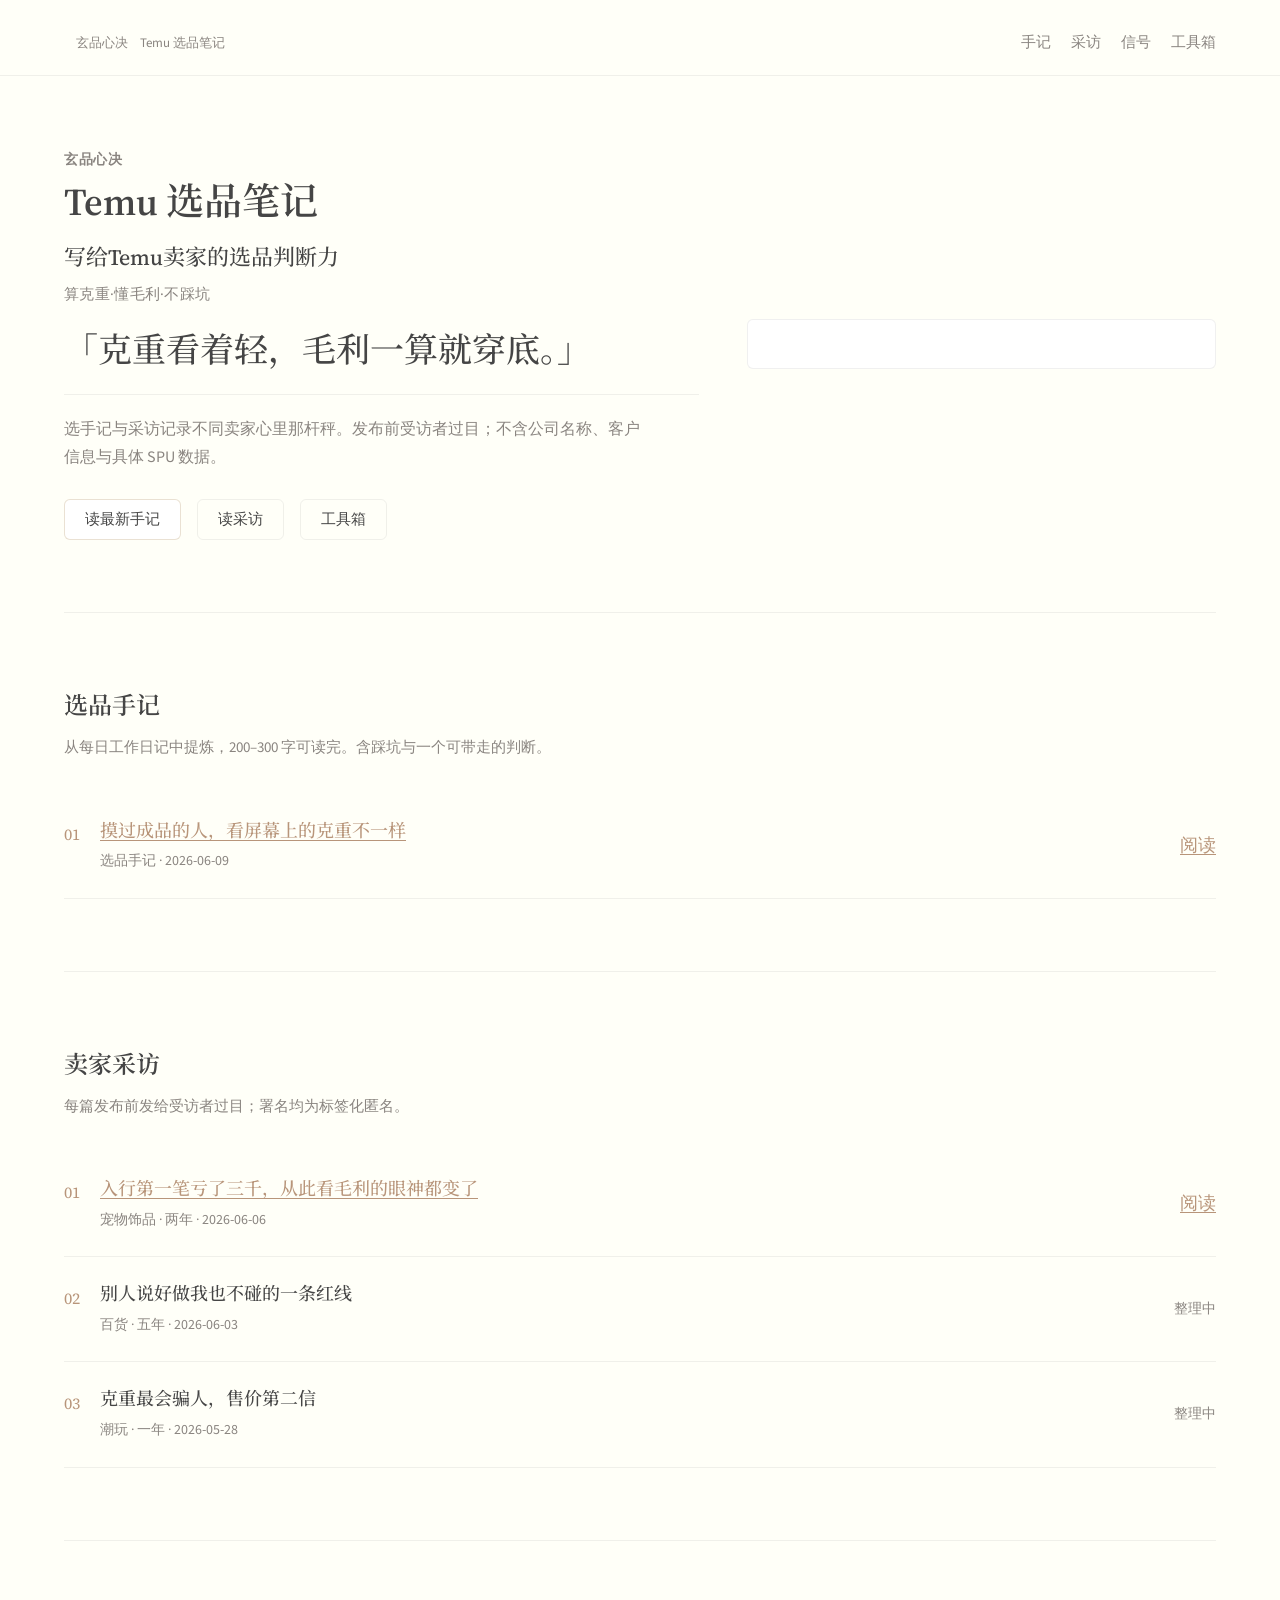
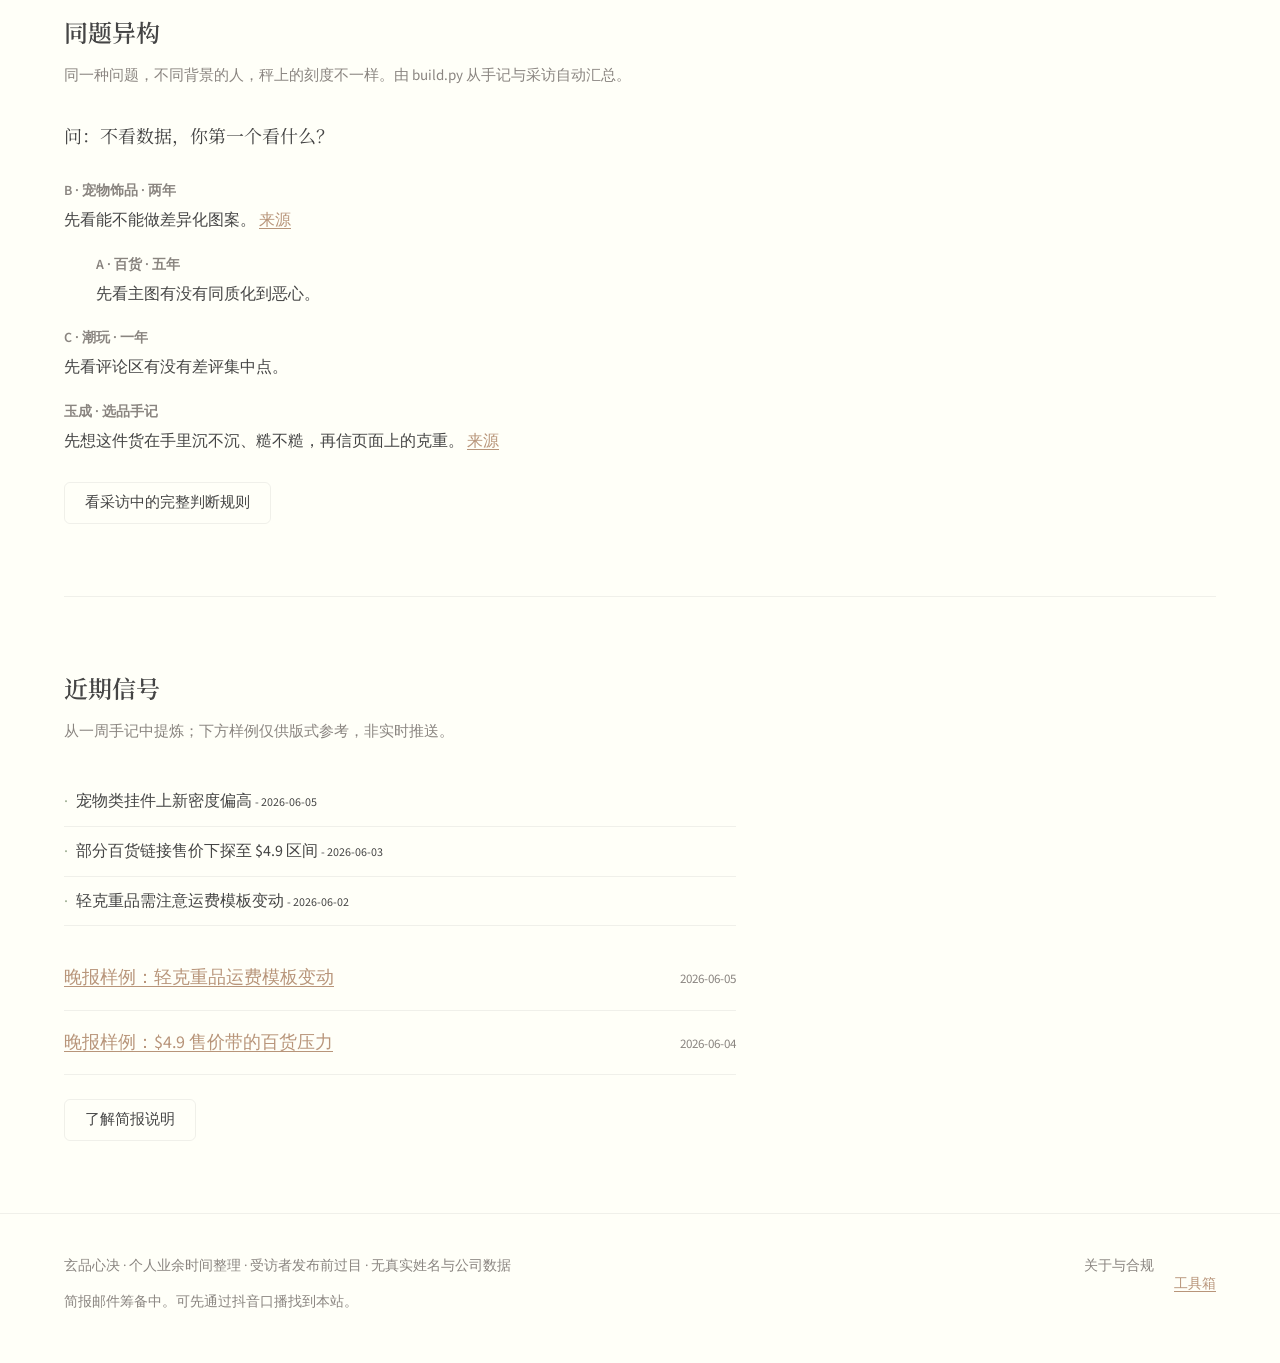
==== commit 3691594f: "save point: nav信号+信号时间戳+internal工具集+内容增量（commit前可git revert HEAD回滚）" ====
--- a/index.html
+++ b/index.html
@@ -1,4 +1,4 @@
-<!DOCTYPE html>
+﻿<!DOCTYPE html>
 <html lang="zh-CN">
 <head>
     <meta charset="UTF-8">
@@ -26,7 +26,7 @@
                 <ul class="site-nav">
                     <li><a href="#notes">手记</a></li>
                     <li><a href="#latest">采访</a></li>
-                    <li><a href="#signals">简报</a></li>
+                    <li><a href="#signals">信号</a></li>
                     <li><a href="#read/toolbox" data-reader-open="toolbox">工具箱</a></li>
                 </ul>
             </nav>
@@ -36,7 +36,10 @@
     <main>
         <section class="shell hero-split reveal" aria-labelledby="hero-title">
             <div class="hero-copy">
-                <h1 class="hero-eyebrow" id="hero-title">Temu 选品笔记</h1>
+                <p class="hero-eyebrow">玄品心决</p>
+                <h1 class="hero-title" id="hero-title">Temu 选品笔记</h1>
+                <p class="hero-tagline">写给Temu卖家的选品判断力</p>
+                <p class="hero-extend">算克重·懂毛利·不踩坑</p>
                 <blockquote class="hero-quote">
                     「克重看着轻，毛利一算就穿底。」
                 </blockquote>
@@ -44,30 +47,12 @@
                     选手记与采访记录不同卖家心里那杆秤。发布前受访者过目；不含公司名称、客户信息与具体 SPU 数据。
                 </p>
                 <div class="hero-actions">
-                    <button type="button" class="btn btn--primary" data-reader-open="interview-01">读最新采访</button>
-                    <button type="button" class="btn" data-reader-open="toolbox">打开工具箱</button>
+                    <button type="button" class="btn btn--primary" data-reader-open="note-001">读最新手记</button>
+                    <button type="button" class="btn" data-reader-open="interview-01">读采访</button>
+                    <button type="button" class="btn" data-reader-open="toolbox">工具箱</button>
                 </div>
             </div>
-            <figure class="hero-visual">
-                <svg viewBox="0 0 320 200" width="100%" height="auto" role="img" aria-labelledby="annot-title annot-desc">
-                    <title id="annot-title">选品手稿标注示意</title>
-                    <desc id="annot-desc">示意克重、采购价与毛利之间的手算关系，非真实商品数据。</desc>
-                    <rect width="320" height="200" fill="#ffffff" rx="4"/>
-                    <path d="M24 40 Q80 28 140 48" fill="none" stroke="#9aab8f" stroke-width="1.2" stroke-dasharray="4 3"/>
-                    <text x="24" y="32" font-family="Source Sans 3, sans-serif" font-size="11" fill="#8a8580">克重 38g</text>
-                    <path d="M24 90 L280 90" fill="none" stroke="#454545" stroke-width="0.8" opacity="0.12"/>
-                    <text x="24" y="82" font-family="Source Sans 3, sans-serif" font-size="11" fill="#8a8580">采购价</text>
-                    <text x="24" y="108" font-family="Source Serif 4, serif" font-size="14" fill="#454545">$1.20</text>
-                    <path d="M24 140 L280 140" fill="none" stroke="#454545" stroke-width="0.8" opacity="0.12"/>
-                    <text x="24" y="132" font-family="Source Sans 3, sans-serif" font-size="11" fill="#8a8580">售价</text>
-                    <text x="24" y="158" font-family="Source Serif 4, serif" font-size="14" fill="#454545">$4.99</text>
-                    <rect x="200" y="118" width="96" height="52" fill="rgba(196,168,130,0.08)" stroke="#c4a882" stroke-width="1" rx="4"/>
-                    <text x="212" y="140" font-family="Source Sans 3, sans-serif" font-size="10" fill="#8a8580">粗算毛利</text>
-                    <text x="212" y="162" font-family="Source Serif 4, serif" font-size="16" fill="#b8957a">偏低?</text>
-                    <path d="M210 168 Q240 178 268 152" fill="none" stroke="#9aab8f" stroke-width="1.5"/>
-                </svg>
-                <figcaption>百货类选品 · Temu 运营三年 · 口述整理示意（非真实 SKU）</figcaption>
-            </figure>
+            <figure class="hero-visual"></figure>
         </section>
 
         <section class="shell section reveal" id="notes" aria-labelledby="notes-title">
@@ -92,9 +77,9 @@
             <h2 class="section__title" id="signals-title">近期信号</h2>
             <p class="section__desc">从一周手记中提炼；下方样例仅供版式参考，非实时推送。</p>
             <ul class="signal-list read">
-                <li>样例：宠物类挂件上新密度偏高</li>
-                <li>样例：部分百货链接售价下探至 $4.9 区间</li>
-                <li>样例：轻克重品需注意运费模板变动</li>
+                <li>宠物类挂件上新密度偏高 <span style="font-size:.75rem;color:var(--c-dim)">- 2026-06-05</span></li>
+                <li>部分百货链接售价下探至 $4.9 区间 <span style="font-size:.75rem;color:var(--c-dim)">- 2026-06-03</span></li>
+                <li>轻克重品需注意运费模板变动 <span style="font-size:.75rem;color:var(--c-dim)">- 2026-06-02</span></li>
             </ul>
             <ul class="brief-list read" id="brief-list"></ul>
             <p style="margin-top:1.5rem;">
--- a/assets/tokens.css
+++ b/assets/tokens.css
@@ -1,4 +1,4 @@
-/* 选品心决 · 象牙白浅暖底，附色仅作点睛 */
+﻿/* 玄品心决 · 象牙白浅暖底，附色仅作点睛 */
 :root {
     --bg: #fffff8;
     --surface: #ffffff;
--- a/assets/base.css
+++ b/assets/base.css
@@ -124,8 +124,33 @@
 
 .hero-eyebrow {
     font-size: 0.875rem;
-    color: var(--ink-muted);
-    margin-bottom: 1rem;
+    font-weight: 600;
+    letter-spacing: 0.04em;
+    color: var(--ink-muted);
+    margin-bottom: 0.5rem;
+}
+
+.hero-title {
+    font-family: var(--font-display);
+    font-size: clamp(1.75rem, 4vw, 2.375rem);
+    font-weight: 600;
+    line-height: 1.2;
+    margin-bottom: 0.75rem;
+}
+
+.hero-tagline {
+    font-family: var(--font-display);
+    font-size: clamp(1.125rem, 2.5vw, 1.375rem);
+    font-weight: 500;
+    color: var(--ink);
+    margin-bottom: 0.35rem;
+}
+
+.hero-extend {
+    font-size: 0.9375rem;
+    color: var(--ink-muted);
+    margin-bottom: 1.25rem;
+    letter-spacing: 0.02em;
 }
 
 .hero-quote {
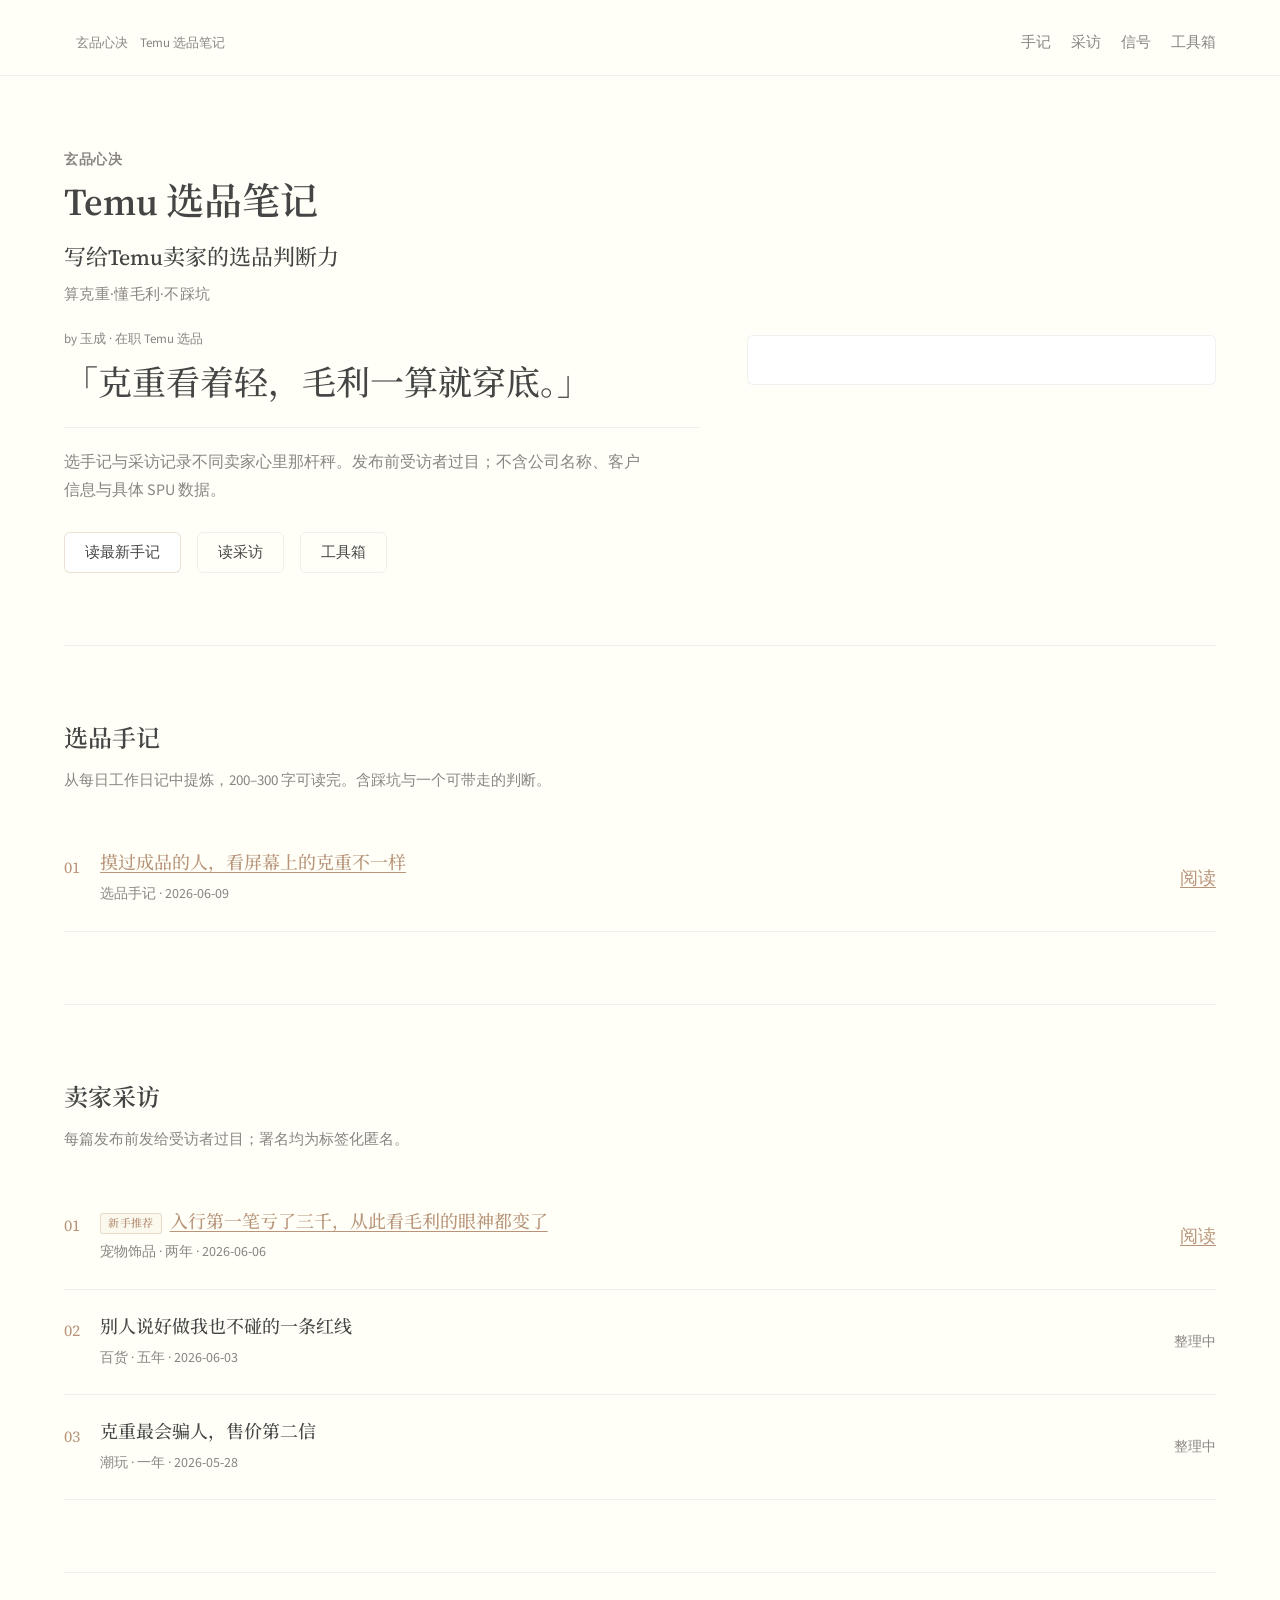
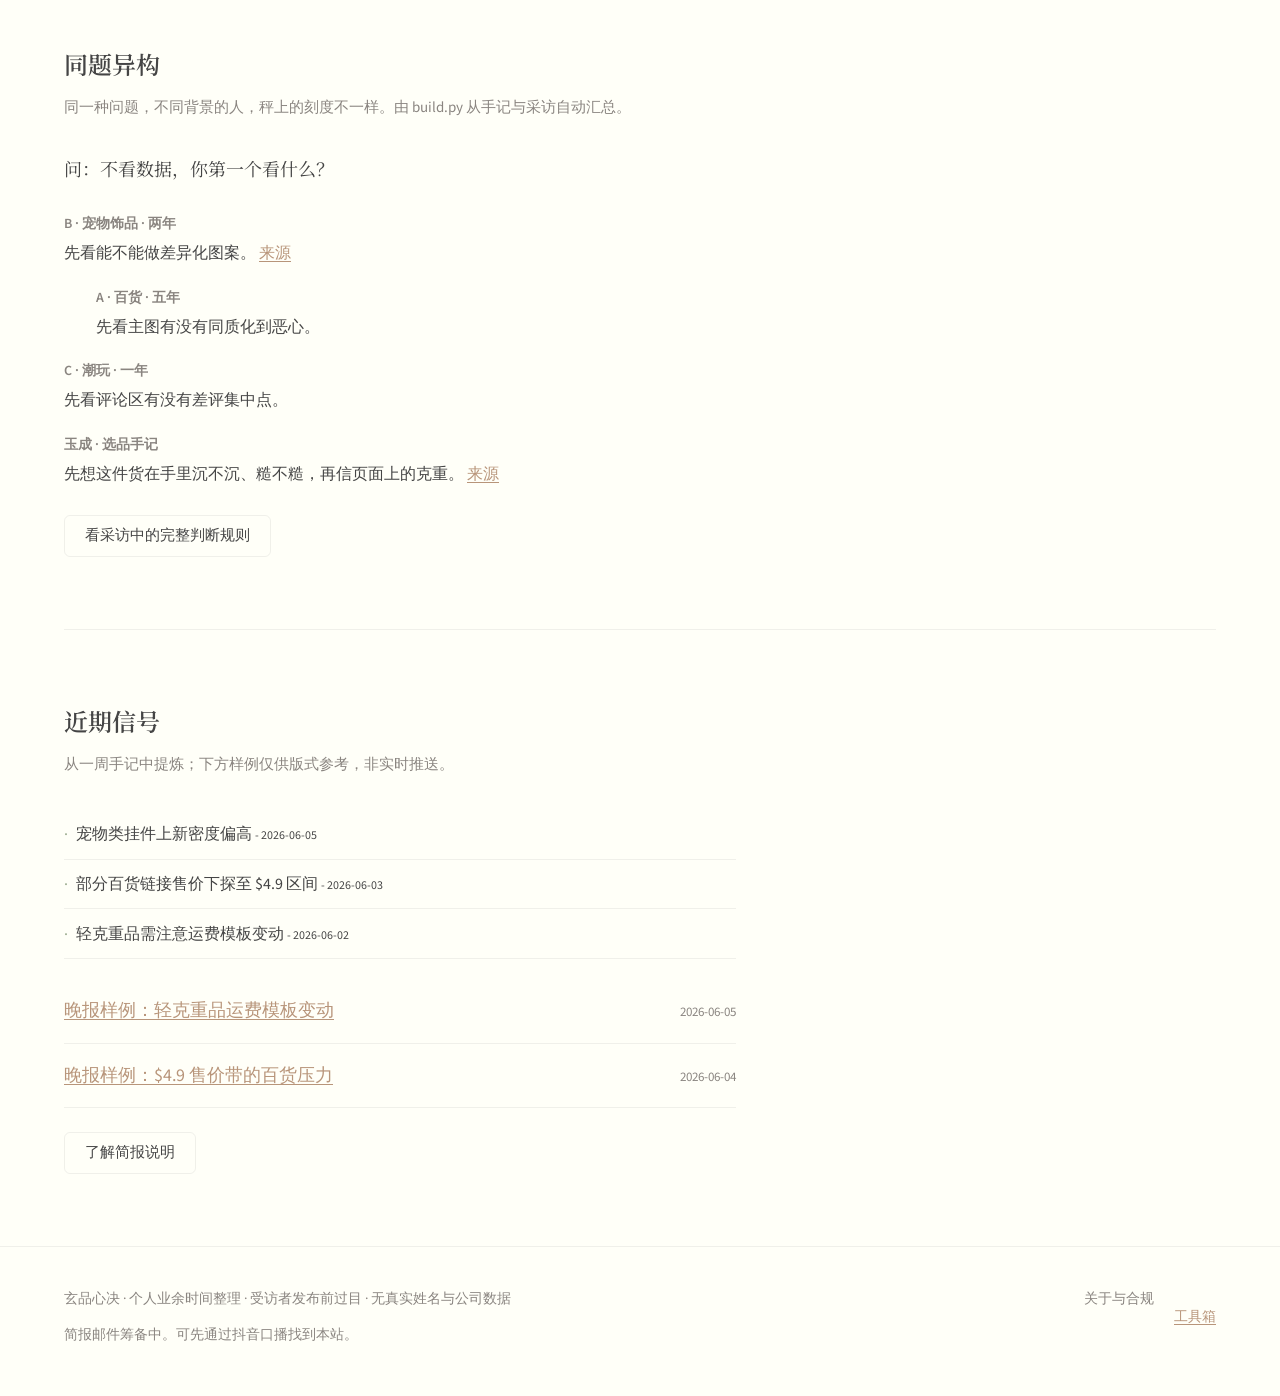
==== commit 003573cc: "UI: hero区加作者标识 + interview-01加新手推荐标签 改动一：hero区加作者标识 - index.html hero-extend下方插入 hero-author - base." ====
--- a/index.html
+++ b/index.html
@@ -40,6 +40,7 @@
                 <h1 class="hero-title" id="hero-title">Temu 选品笔记</h1>
                 <p class="hero-tagline">写给Temu卖家的选品判断力</p>
                 <p class="hero-extend">算克重·懂毛利·不踩坑</p>
+                <p class="hero-author">by 玉成 · 在职 Temu 选品</p>
                 <blockquote class="hero-quote">
                     「克重看着轻，毛利一算就穿底。」
                 </blockquote>
--- a/assets/base.css
+++ b/assets/base.css
@@ -890,3 +890,25 @@
         padding: 3.25rem 1.25rem 2rem;
     }
 }
+
+.hero-author {
+    font-size: .8125rem;
+    color: var(--ink-muted);
+    margin-top: .25rem;
+    margin-bottom: .625rem;
+}
+
+.article-tag {
+    display: inline-block;
+    font-size: .6875rem;
+    font-weight: 600;
+    letter-spacing: .03em;
+    color: var(--accent-warm-deep);
+    background: var(--accent-bg);
+    border: 1px solid var(--border-gold);
+    border-radius: 3px;
+    padding: .05rem .45rem;
+    margin-right: .5rem;
+    vertical-align: middle;
+    line-height: 1.6;
+}
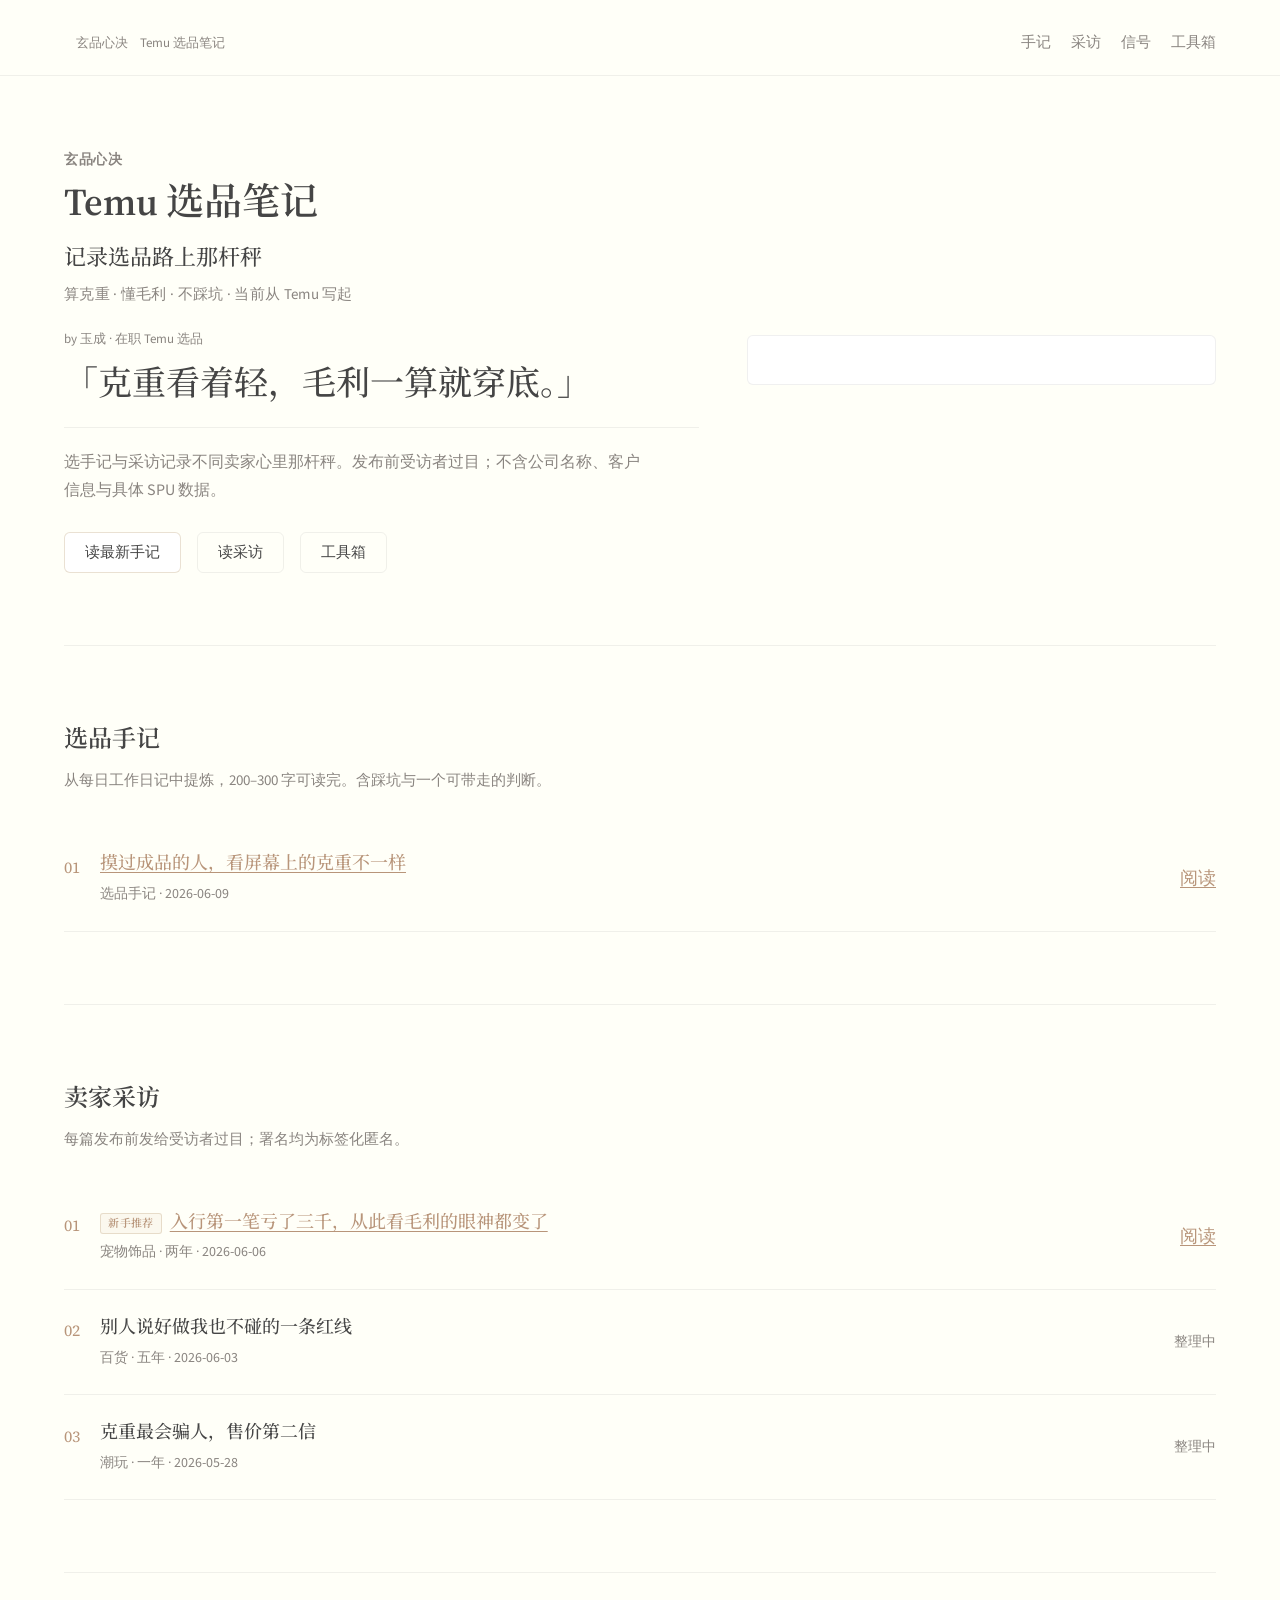
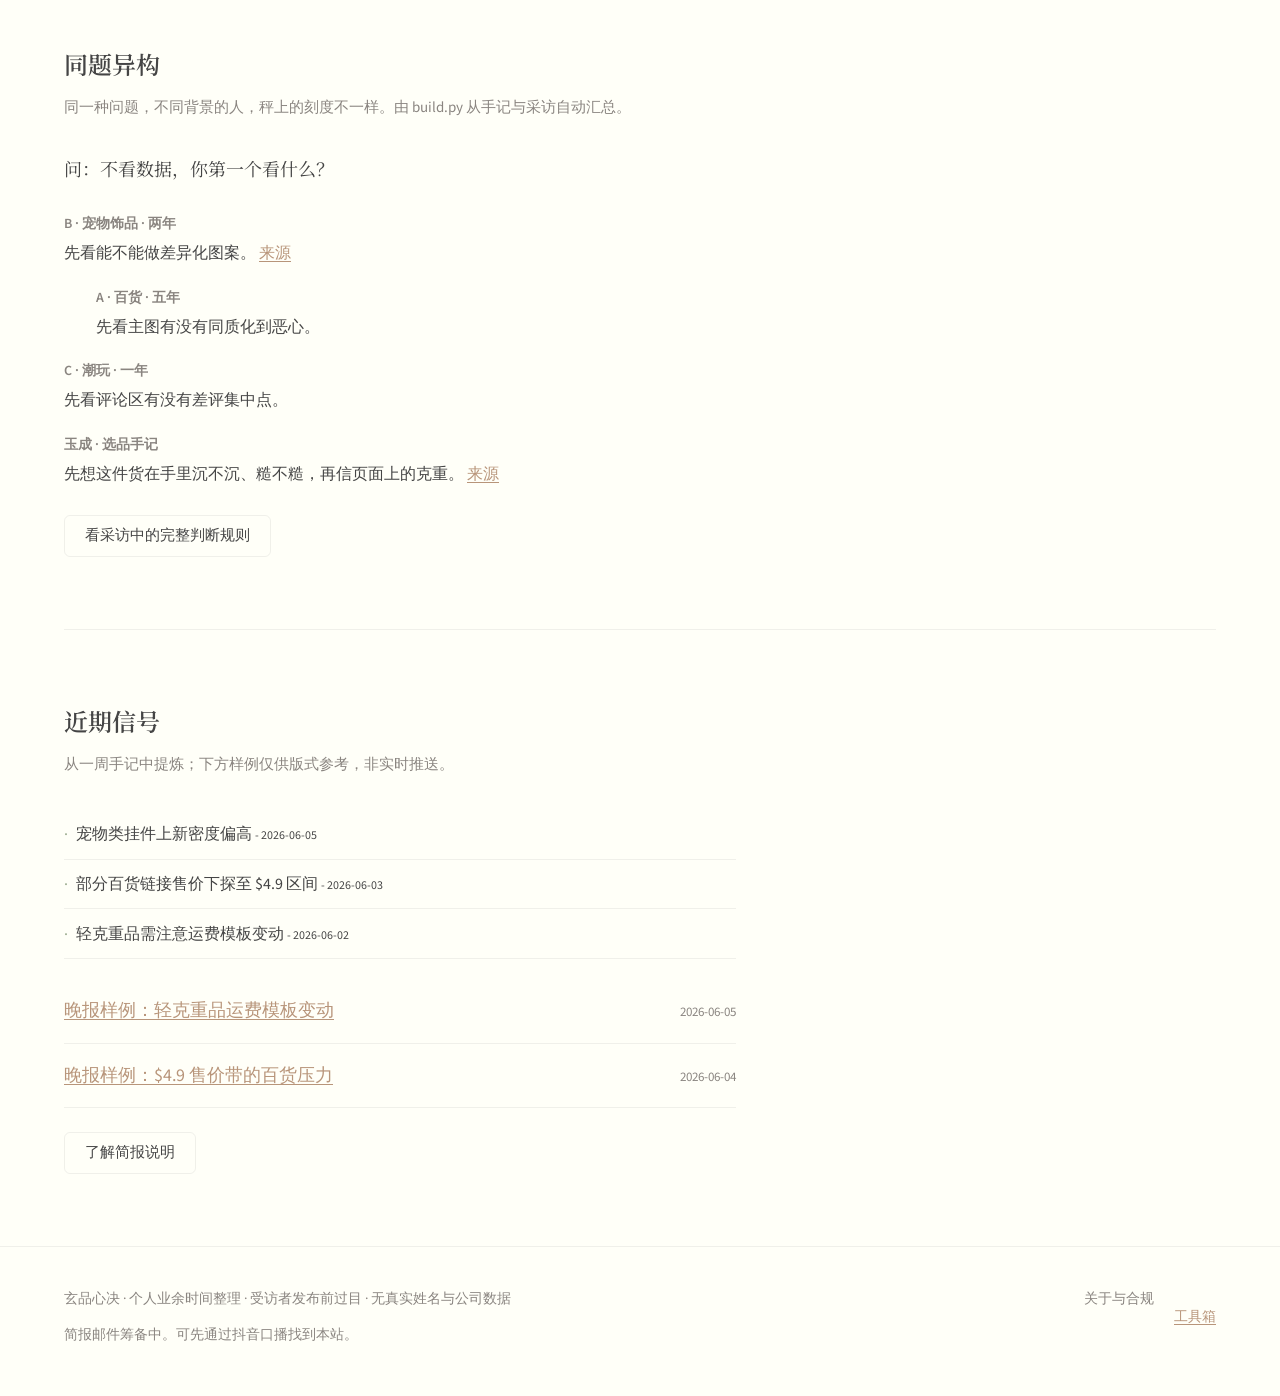
==== commit 7a6c26a3: "Complete 2026-06-09 handoff: hero copy revision, author line, interview tag pipeline Co-authored-by:" ====
--- a/index.html
+++ b/index.html
@@ -4,9 +4,9 @@
     <meta charset="UTF-8">
     <meta name="viewport" content="width=device-width, initial-scale=1.0">
     <title>玄品心决 · Temu 选品笔记</title>
-    <meta name="description" content="记录 Temu 卖家心里那杆秤：选品手记、采访口述、同题异构、可带走的判断清单。">
+    <meta name="description" content="记录选品路上那杆秤。算克重、懂毛利、不踩坑。当前以 Temu 卖家手记与采访为主。">
     <meta property="og:title" content="玄品心决 · Temu 选品笔记">
-    <meta property="og:description" content="选品手记、采访口述、同题异构、判断清单。">
+    <meta property="og:description" content="记录选品路上那杆秤。算克重、懂毛利、不踩坑。当前以 Temu 卖家手记与采访为主。">
     <meta property="og:type" content="website">
     <link rel="stylesheet" href="assets/tokens.css">
     <link rel="stylesheet" href="assets/base.css">
@@ -38,8 +38,8 @@
             <div class="hero-copy">
                 <p class="hero-eyebrow">玄品心决</p>
                 <h1 class="hero-title" id="hero-title">Temu 选品笔记</h1>
-                <p class="hero-tagline">写给Temu卖家的选品判断力</p>
-                <p class="hero-extend">算克重·懂毛利·不踩坑</p>
+                <p class="hero-tagline">记录选品路上那杆秤</p>
+                <p class="hero-extend">算克重 · 懂毛利 · 不踩坑 · 当前从 Temu 写起</p>
                 <p class="hero-author">by 玉成 · 在职 Temu 选品</p>
                 <blockquote class="hero-quote">
                     「克重看着轻，毛利一算就穿底。」
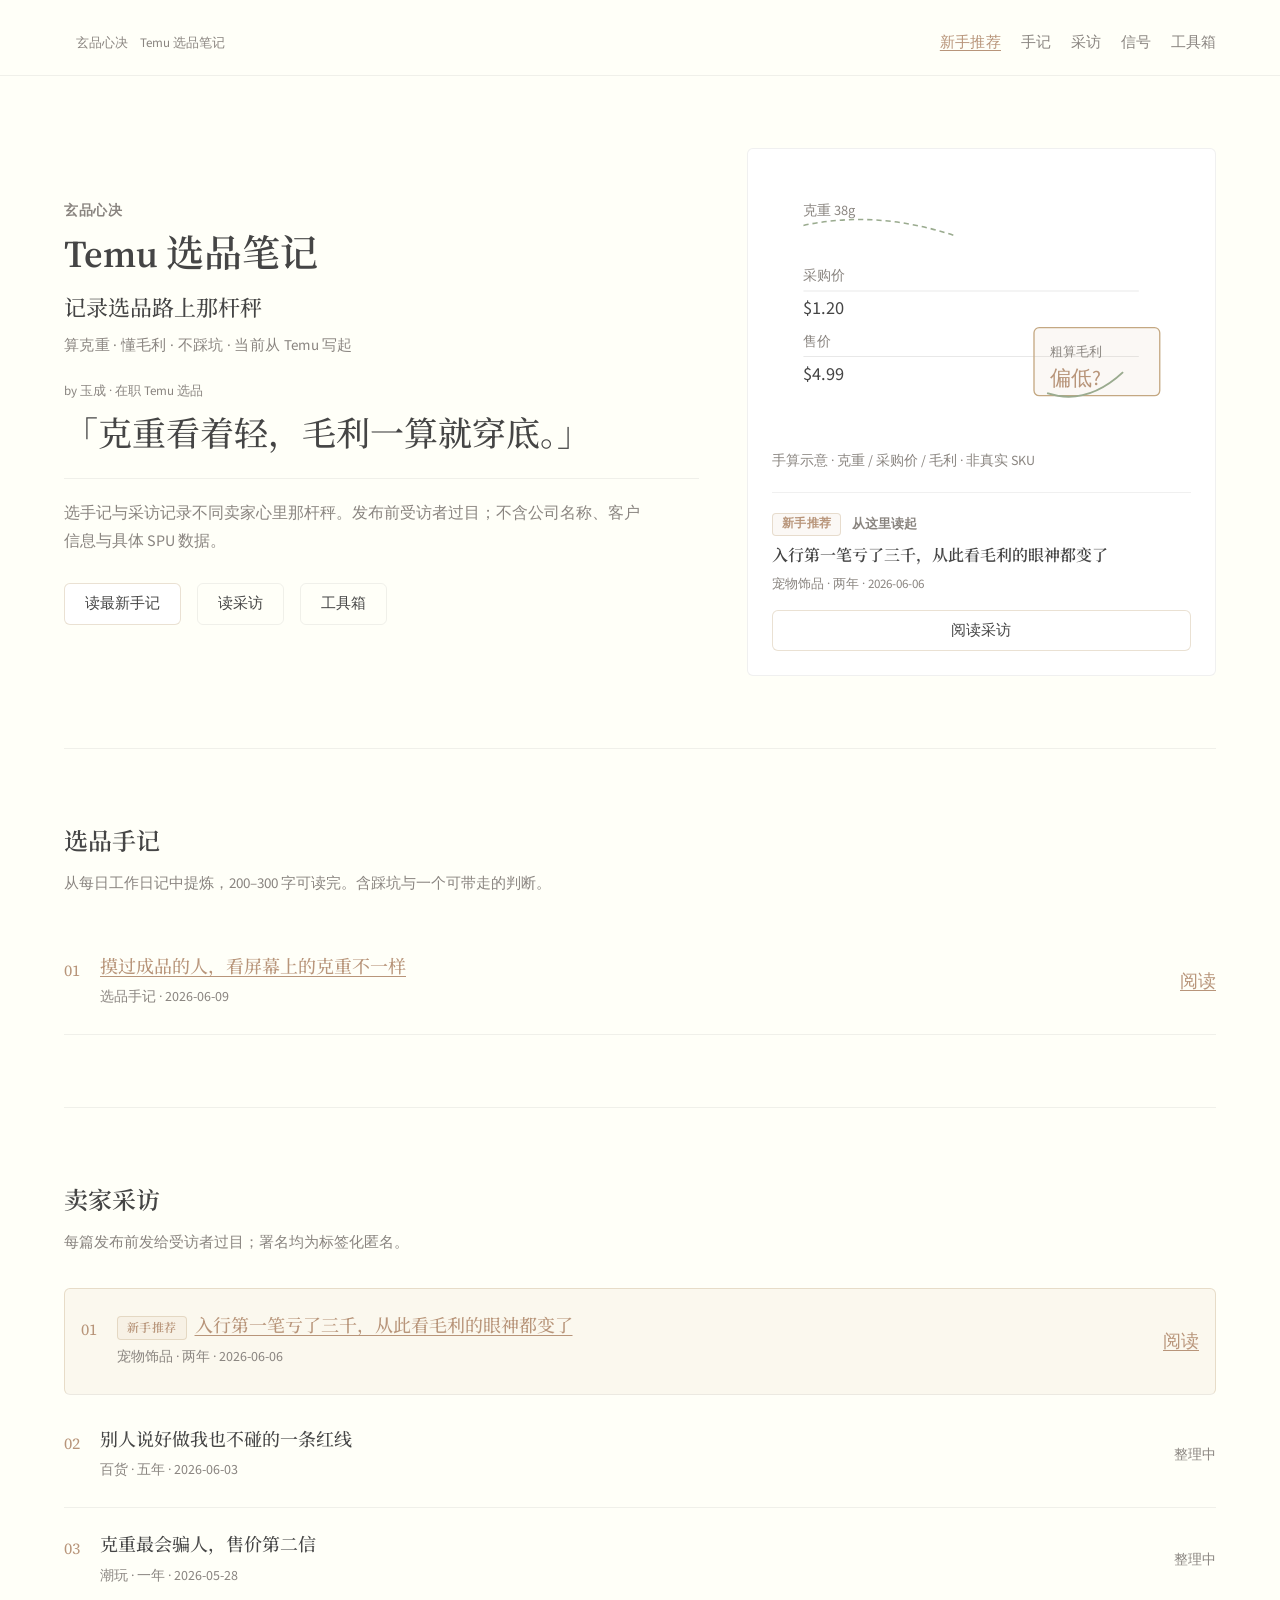
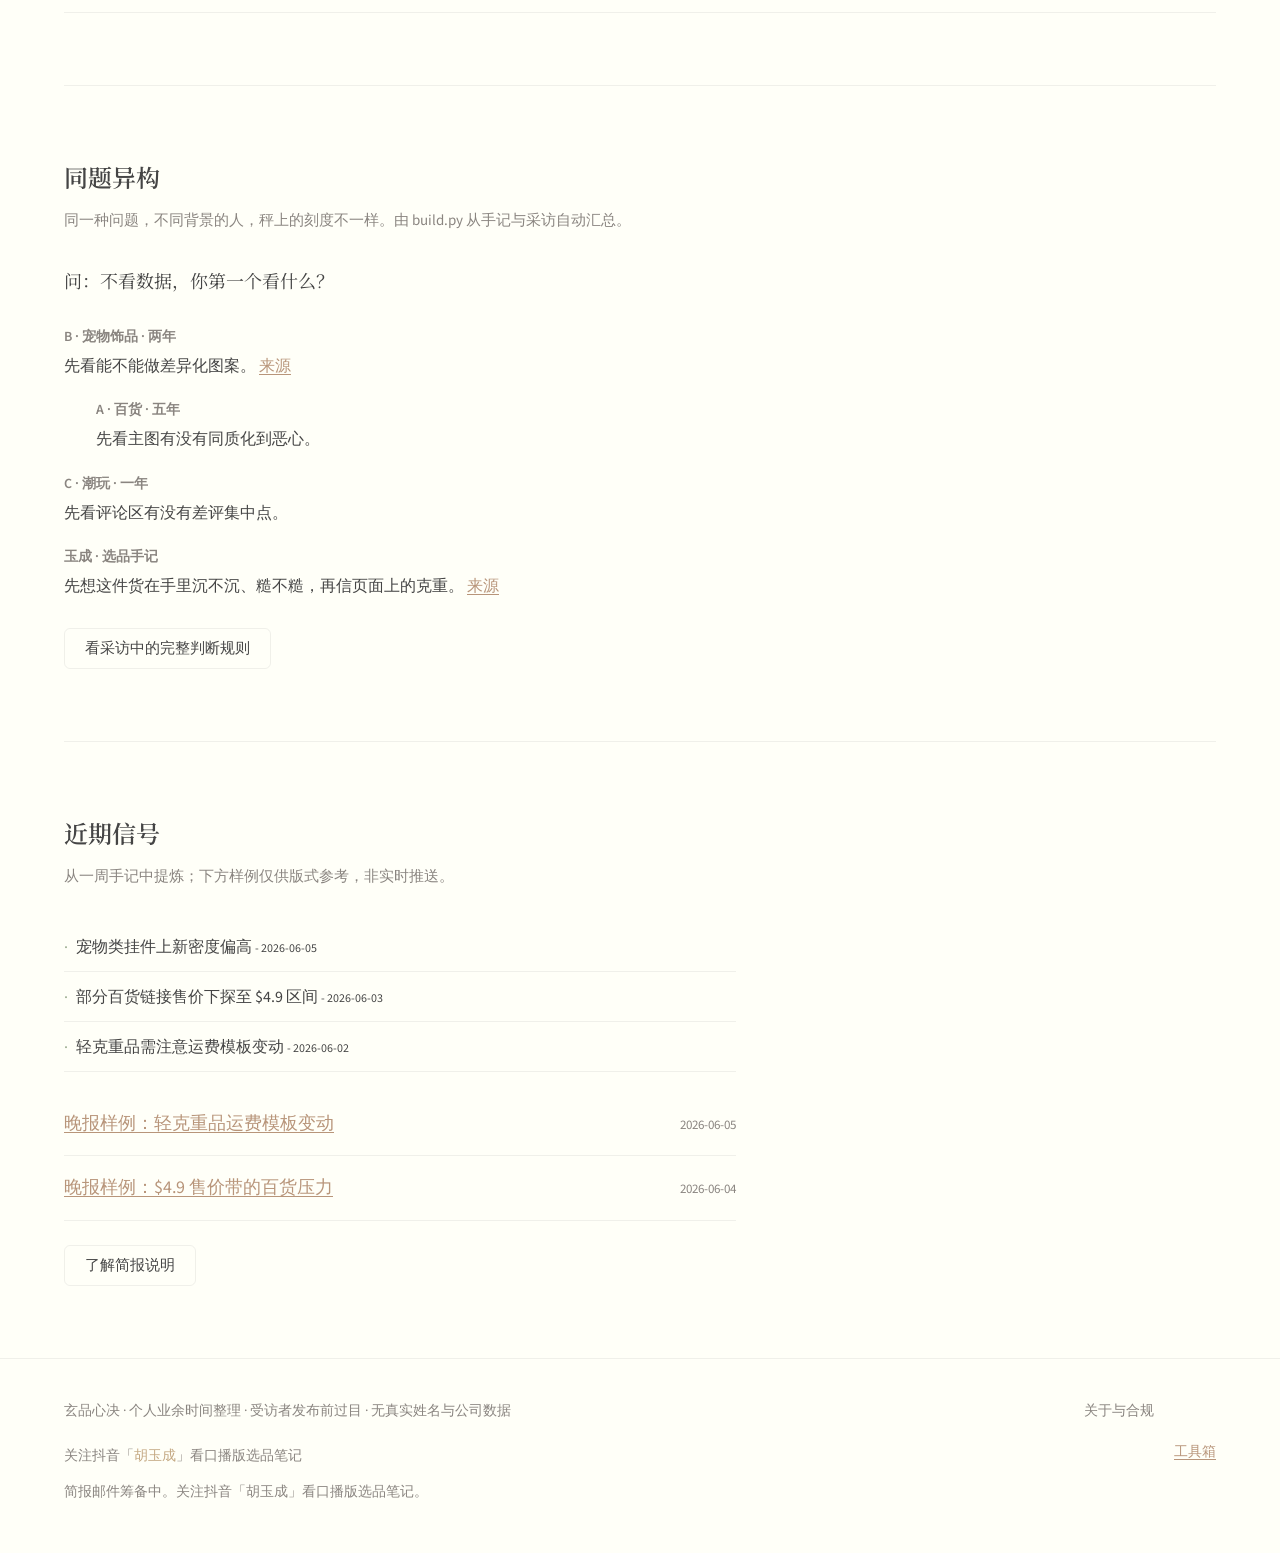
==== commit f6fbad63: "工具站：选品判断练习卡 + toolbox联动 + note-001 + cursor改动合并" ====
--- a/index.html
+++ b/index.html
@@ -24,6 +24,7 @@
             <a class="site-brand" href="index.html"><span data-site-name>玄品心决</span><span data-site-tagline>Temu 选品笔记</span></a>
             <nav aria-label="主导航">
                 <ul class="site-nav">
+                    <li id="nav-featured-pick"></li>
                     <li><a href="#notes">手记</a></li>
                     <li><a href="#latest">采访</a></li>
                     <li><a href="#signals">信号</a></li>
@@ -53,7 +54,27 @@
                     <button type="button" class="btn" data-reader-open="toolbox">工具箱</button>
                 </div>
             </div>
-            <figure class="hero-visual"></figure>
+            <figure class="hero-visual">
+                <svg viewBox="0 0 320 200" role="img" aria-labelledby="annot-title annot-desc">
+                    <title id="annot-title">选品手稿标注示意</title>
+                    <desc id="annot-desc">示意克重、采购价与毛利之间的手算关系，非真实商品数据。</desc>
+                    <rect width="320" height="200" fill="#ffffff" rx="4"/>
+                    <path d="M24 40 Q80 28 140 48" fill="none" stroke="#9aab8f" stroke-width="1.2" stroke-dasharray="4 3"/>
+                    <text x="24" y="32" font-family="Source Sans 3, sans-serif" font-size="11" fill="#8a8580">克重 38g</text>
+                    <path d="M24 90 L280 90" fill="none" stroke="#454545" stroke-width="0.8" opacity="0.12"/>
+                    <text x="24" y="82" font-family="Source Sans 3, sans-serif" font-size="11" fill="#8a8580">采购价</text>
+                    <text x="24" y="108" font-family="Source Serif 4, serif" font-size="14" fill="#454545">$1.20</text>
+                    <path d="M24 140 L280 140" fill="none" stroke="#454545" stroke-width="0.8" opacity="0.12"/>
+                    <text x="24" y="132" font-family="Source Sans 3, sans-serif" font-size="11" fill="#8a8580">售价</text>
+                    <text x="24" y="158" font-family="Source Serif 4, serif" font-size="14" fill="#454545">$4.99</text>
+                    <rect x="200" y="118" width="96" height="52" fill="rgba(196,168,130,0.08)" stroke="#c4a882" stroke-width="1" rx="4"/>
+                    <text x="212" y="140" font-family="Source Sans 3, sans-serif" font-size="10" fill="#8a8580">粗算毛利</text>
+                    <text x="212" y="162" font-family="Source Serif 4, serif" font-size="16" fill="#b8957a">偏低?</text>
+                    <path d="M210 168 Q240 178 268 152" fill="none" stroke="#9aab8f" stroke-width="1.5"/>
+                </svg>
+                <figcaption>手算示意 · 克重 / 采购价 / 毛利 · 非真实 SKU</figcaption>
+                <div class="hero-featured" id="hero-featured" hidden></div>
+            </figure>
         </section>
 
         <section class="shell section reveal" id="notes" aria-labelledby="notes-title">
@@ -93,6 +114,7 @@
         <div class="shell site-footer__inner">
             <div class="site-footer__copy">
                 <p><span data-site-name>玄品心决</span> · 个人业余时间整理 · 受访者发布前过目 · 无真实姓名与公司数据</p>
+                <p class="subscribe-box__hint" style="margin-top:.5rem;font-size:.875rem;color:var(--c-dim);">关注抖音「<a href="https://www.douyin.com/user/huyucheng" target="_blank" rel="noopener" style="color:var(--accent-warm);">胡玉成</a>」看口播版选品笔记</p>
                 <div class="subscribe-box" id="subscribe-box"></div>
             </div>
             <nav aria-label="页脚">
--- a/assets/base.css
+++ b/assets/base.css
@@ -94,6 +94,33 @@
     color: var(--ink);
     text-decoration: underline;
     text-decoration-color: var(--accent-warm);
+}
+
+.site-nav__pick {
+    display: inline-flex;
+    align-items: center;
+    gap: 0.35rem;
+    padding: 0.2rem 0.65rem;
+    font-size: 0.875rem;
+    font-weight: 600;
+    letter-spacing: 0.02em;
+    color: var(--accent-warm-deep);
+    background: var(--accent-bg);
+    border: 1px solid var(--border-gold);
+    border-radius: 999px;
+    text-decoration: none;
+    transition: background var(--motion-fast) var(--ease-out), color var(--motion-fast) var(--ease-out);
+}
+
+.site-nav__pick:hover {
+    color: var(--ink);
+    background: rgba(196, 168, 130, 0.16);
+    text-decoration: none;
+}
+
+.site-nav button.site-nav__pick {
+    font-family: inherit;
+    cursor: pointer;
 }
 
 .read-progress {
@@ -184,11 +211,56 @@
     padding: 1.5rem;
 }
 
+.hero-visual svg {
+    width: 100%;
+    height: auto;
+    display: block;
+}
+
 .hero-visual figcaption {
     margin-top: 1rem;
     font-size: 0.875rem;
     color: var(--ink-muted);
     line-height: 1.5;
+}
+
+.hero-featured {
+    margin-top: 1.25rem;
+    padding-top: 1.25rem;
+    border-top: 1px solid var(--border);
+}
+
+.hero-featured__label {
+    font-size: 0.8125rem;
+    font-weight: 600;
+    color: var(--ink-muted);
+    margin-bottom: 0.5rem;
+}
+
+.hero-featured__title {
+    font-family: var(--font-display);
+    font-size: 1rem;
+    font-weight: 600;
+    line-height: 1.45;
+    margin-bottom: 0.35rem;
+}
+
+.hero-featured__meta {
+    font-size: 0.8125rem;
+    color: var(--ink-muted);
+    margin-bottom: 0.875rem;
+}
+
+.hero-featured .btn {
+    width: 100%;
+}
+
+.article-list__item--featured {
+    background: var(--accent-bg);
+    border: 1px solid var(--border-gold);
+    border-radius: var(--radius);
+    padding-inline: 1rem;
+    margin-block: 0.25rem 0.5rem;
 }
 
 .btn {
@@ -900,15 +972,15 @@
 
 .article-tag {
     display: inline-block;
-    font-size: .6875rem;
-    font-weight: 600;
-    letter-spacing: .03em;
+    font-size: .75rem;
+    font-weight: 600;
+    letter-spacing: .04em;
     color: var(--accent-warm-deep);
     background: var(--accent-bg);
     border: 1px solid var(--border-gold);
-    border-radius: 3px;
-    padding: .05rem .45rem;
+    border-radius: 4px;
+    padding: .12rem .55rem;
     margin-right: .5rem;
     vertical-align: middle;
-    line-height: 1.6;
-}
+    line-height: 1.5;
+}
